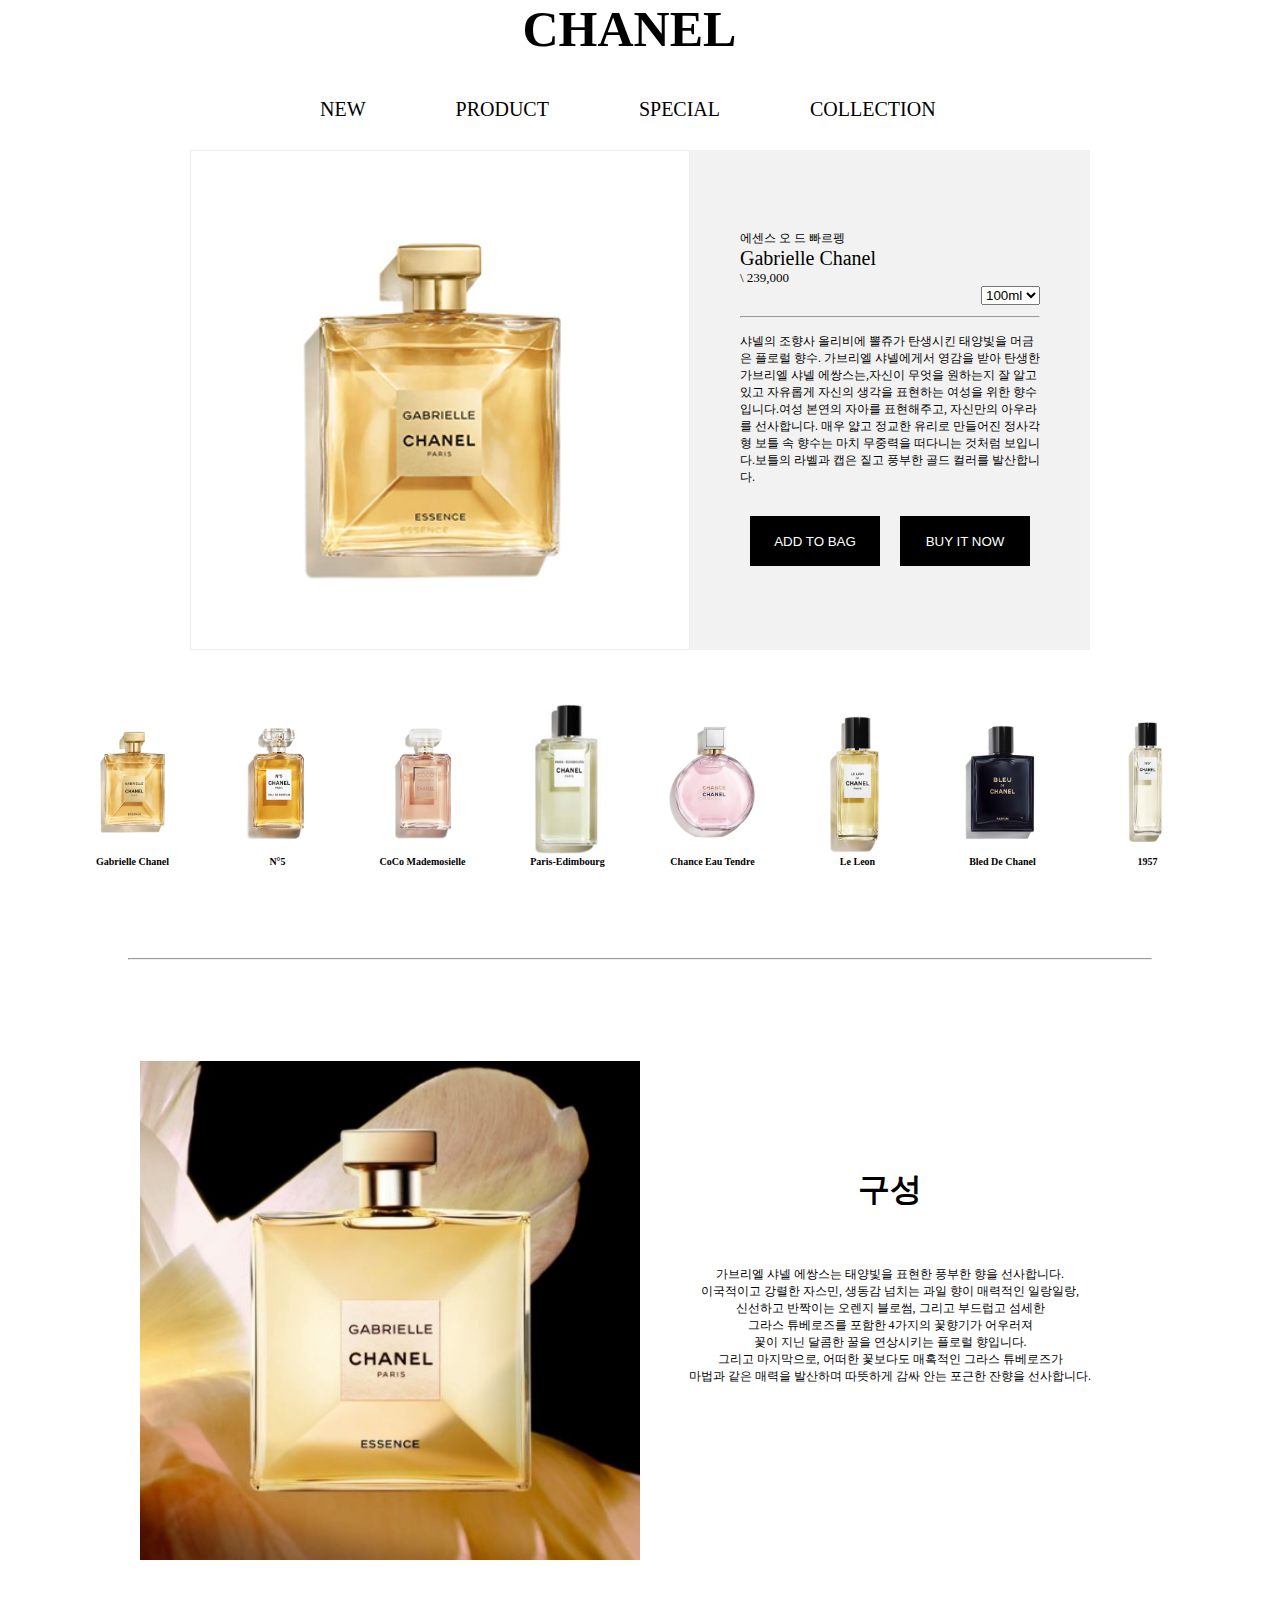
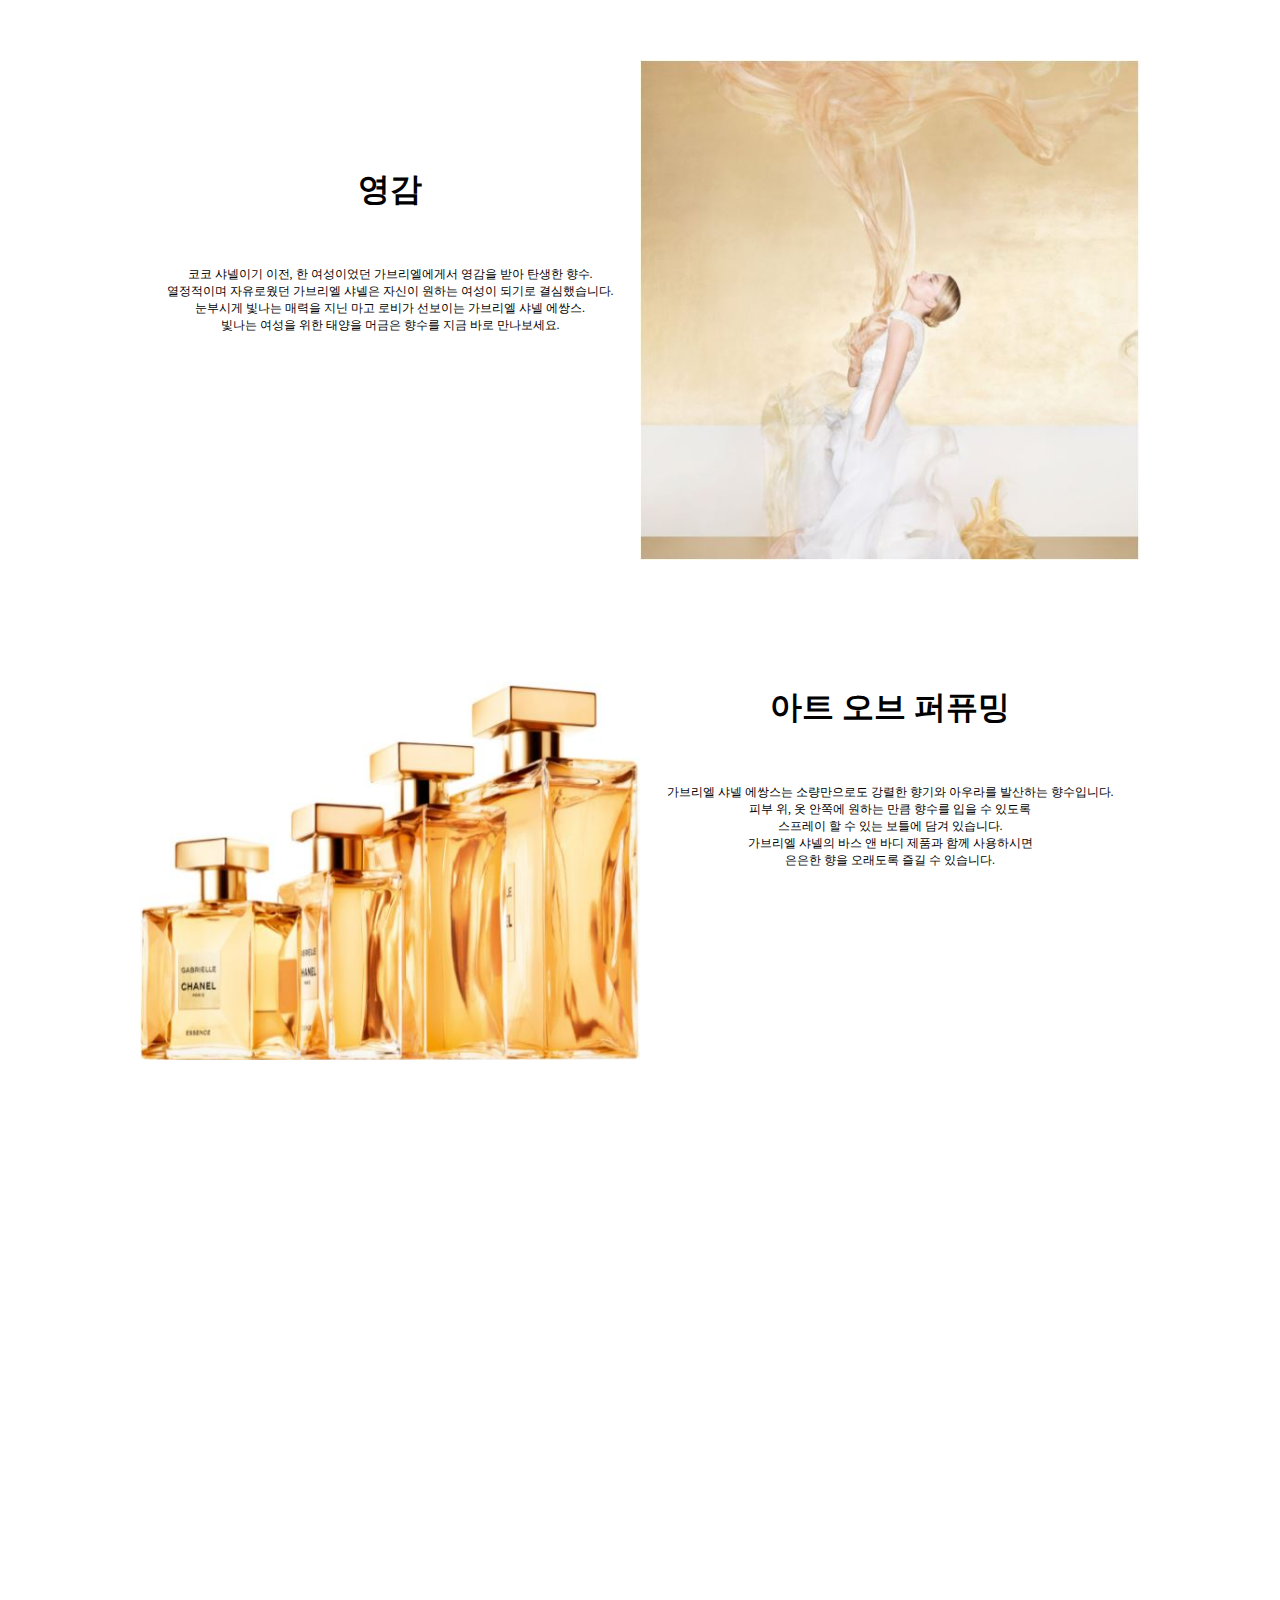
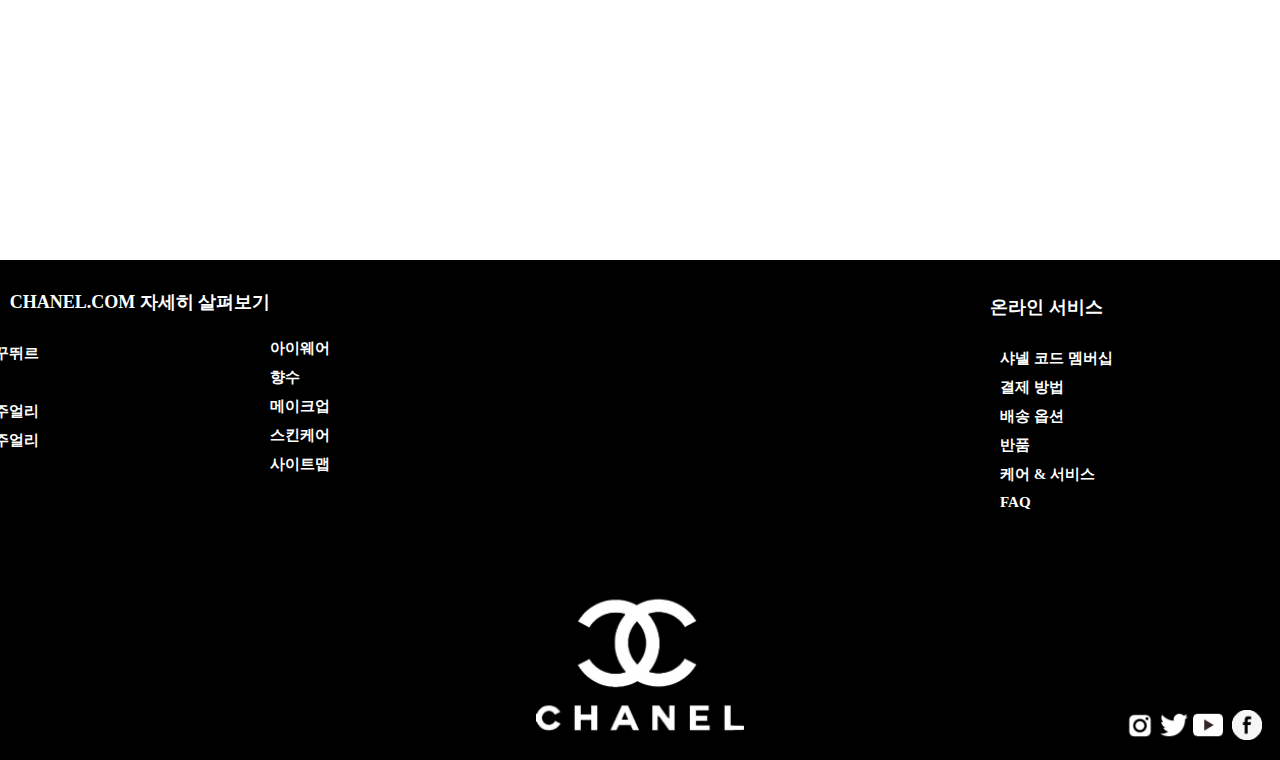
==== CHANEL_SUB.html @ 2fff636e "1" ====
<!DOCTYPE html>
<html lang="ko">
  <head>
      <meta charset="UTF-8">
      <meta http-equiv="X-UA-Compatible" content="IE=edge">
      <meta name="viewport" content="width=device-width, initial-scale=1.0">
      <title>CHANEL_SUB</title>
      <link rel="stylesheet" href="css/reset_css.css" type="text/css">
      <link rel="stylesheet" href="css/sub_css.css" type="text/css">
      <link rel="stylesheet" href="css/common_css.css" type="text/css">
      <script src="https://ajax.aspnetcdn.com/ajax/jQuery/jquery-3.6.0.js"></script>
      <script>
          $(function(){
              $(".ga").click(function(){
                  $(".buy_ga").show();
                  $(".buy_no5").hide();
                  $(".buy_made").hide();
                  $(".buy_ed2").hide();
                  $(".buy_chan").hide();
                  $(".buy_leon").hide();
                  $(".buy_bled").hide();
                  $(".buy_in").hide();

              });
              
              $(".no_5a").click(function(){
                  $(".buy_ga").hide();  
                  $(".buy_no5").show();
                  $(".buy_made").hide();
                  $(".buy_ed2").hide();
                  $(".buy_chan").hide();
                  $(".buy_leon").hide();
                  $(".buy_bled").hide();
                  $(".buy_in").hide();

              });
              $(".mademo").click(function(){
                  $(".buy_ga").hide();
                  $(".buy_no5").hide();
                  $(".buy_made").show();
                  $(".buy_ed2").hide();
                  $(".buy_chan").hide();
                  $(".buy_leon").hide();
                  $(".buy_bled").hide();
                  $(".buy_in").hide();

              });
              $(".edi").click(function(){
                  $(".buy_ga").hide();
                  $(".buy_no5").hide();
                  $(".buy_made").hide();
                  $(".buy_ed2").show();
                  $(".buy_chan").hide();
                  $(".buy_leon").hide();
                  $(".buy_bled").hide();
                  $(".buy_in").hide();

              });
              $(".chance").click(function(){
                  $(".buy_ga").hide();
                  $(".buy_no5").hide();
                  $(".buy_made").hide();
                  $(".buy_ed2").hide();
                  $(".buy_chan").show();
                  $(".buy_leon").hide();
                  $(".buy_bled").hide();
                  $(".buy_in").hide();

              });
              $(".leleon").click(function(){
                  $(".buy_ga").hide();
                  $(".buy_no5").hide();
                  $(".buy_made").hide();
                  $(".buy_ed2").hide();
                  $(".buy_chan").hide();
                  $(".buy_leon").show();
                  $(".buy_bled").hide();
                  $(".buy_in").hide();

              });
              $(".bledde").click(function(){
                  $(".buy_ga").hide();
                  $(".buy_no5").hide();
                  $(".buy_made").hide();
                  $(".buy_ed2").hide();
                  $(".buy_chan").hide();
                  $(".buy_leon").hide();
                  $(".buy_bled").show();
                  $(".buy_in").hide();

              });
              $(".in").click(function(){
                  $(".buy_ga").hide();
                  $(".buy_no5").hide();
                  $(".buy_made").hide();
                  $(".buy_ed2").hide();
                  $(".buy_chan").hide();
                  $(".buy_leon").hide();
                  $(".buy_bled").hide();
                  $(".buy_in").show();

              });
          });
      </script>
  </head>
  <body>
    <header>
        <div id="logo" >
          <a href="index.html">CHANEL</a>
        </div>
        <nav>
            <ul>
            <li><a href="index.html"> NEW</a> </li>
            <li><a href="index.html"> PRODUCT</a></li>
            <li><a href="index.html"> SPECIAL</a></li>
            <li><a href="index.html"> COLLECTION</a></li>
            </ul>
        </nav>
    </header>
    <section class = "buy">
      <div class="buy_ga">
          <img src="img/common/gabriel.jpg" alt="Gabriel_main">
          <div class="text">
              <p>에센스 오 드 빠르펭</p>
              <h1>Gabrielle Chanel</h1>
              <p>\ 239,000</p>
              <select>
                <option selected >100ml</option>
                <option>50ml</option>
                <option>35ml</option>
              </select>
              <br>
              <br>
              <hr><br>
              <p>
                  샤넬의 조향사 올리비에 뽈쥬가 탄생시킨 태양빛을 머금은 플로럴 향수.
                  가브리엘 샤넬에게서 영감을 받아 탄생한 가브리엘 샤넬 에쌍스는,자신이 무엇을 원하는지 잘 알고 있고 자유롭게 자신의 생각을 표현하는 여성을 위한 향수입니다.여성 본연의 자아를 표현해주고, 자신만의 아우라를 선사합니다.
                  매우 얇고 정교한 유리로 만들어진 정사각형 보틀 속 향수는 마치 무중력을 떠다니는 것처럼 보입니다.보틀의 라벨과 캡은 짙고 풍부한 골드 컬러를 발산합니다.</p><br><br>
                  <div class="butt">
                    <button type="button" class="atb" onclick="">ADD TO BAG</button>
                    <button type="button" class="bin" onclick="">BUY IT NOW</button>   
                  </div> 
          </div>
      </div>
      <div class="buy_no5">
          <img src="img/common/no_5.jpg" alt="N°5_main">
          <div class="text">
              <p>오 드 빠르펭</p>
              <h1>N°5</h1>
              <p>\ 227,000</p>
              <select>
                <option selected >100ml</option>
                <option>50ml</option>
                <option>35ml</option>
              </select>
              <br>
              <hr><br>
              <p> 
                  N°5, 여성미의 정수. 알데하이드 플로랄 부케 향수는 미니멀한 디자인이 돋보이는 아이코닉 보틀로 선보입니다. 시간을 초월한 유서 깊은 샤넬의 아이콘.오 드 빠르펭은 플로랄 향기와 알데하이드를 혼합한 향기에서 영감을 받아 탄생하였습니다.
                  메이 로즈와 쟈스민이 선사하는 플로랄 향이 시트러스 향의 탑 노트에 밝은 빛을 채워 줍니다. 알데하이드가 특별한 존재감을 드러내는 동안 바닐라 어코드가 부드럽게 퍼져 관능적인 잔향을 선사합니다</p><br><br>
                  <div class="butt">
                    <button type="button" class="atb" onclick="">ADD TO BAG</button>
                    <button type="button" class="bin" onclick="">BUY IT NOW</button>   
                  </div> 
          </div>
      </div>
      <div class="buy_made">
          <img src="img/common/mademoiselle.jpg" alt="mademoiselle_main">
          <div class="text">
              <p>오 드 빠르펭</p>
              <h1>CoCo Mademosielle</h1>
              <p>\ 227,000</p>
              <select>
                <option selected >100ml</option>
                <option>50ml</option>
                <option>35ml</option>
              </select>
              <br>
              <hr><br>
              <p> 
                  코코 마드모아젤. 자유롭고 대담함을 즐길 줄 아는 여성을 위한 향수. 신선하면서도 거부할 수 없는 매력의 매혹적이고 여성스러운 향수입니다.
                  코코 마드모아젤 오 드 빠르펭은 감각을 일깨우는 관능적인 향의 오리엔탈 플로랄 계열의 향수입니다. 생동감 넘치는 산뜻한 오렌지 노트가 향기의 문을 열며 감각을 깨우고 관능적이고 산뜻한 쟈스민과 장미 어코드가 설렘을 안겨주며,
                  팟츌리와 베티베가 코코 마드모아젤의 향기를 완성해주며 오랫동안 향기의 흔적을 남깁니다.</p><br><br>
                  <div class="butt">
                    <button type="button" class="atb" onclick="">ADD TO BAG</button>
                    <button type="button" class="bin" onclick="">BUY IT NOW</button>   
                  </div> 
          </div>
      </div>
      <div class="buy_ed2">
          <img src="img/common/edimbourg.jpg" alt="edimbourg_main">
          <div class="text">
              <p>레 조 드 샤넬 - 오 드 뚜왈렛</p>
              <h1>Paris-Edimbourg</h1>
              <p>\ 195,000</p>
              <select>
                <option selected >100ml</option>
                <option>50ml</option>
                <option>35ml</option>
              </select>
              <br>
              <hr><br>
              <p> 
                  가브리엘 샤넬이 사랑했던 휴양지, 스코틀랜드 하이랜드(Highlands) 지대를 연상시키는 아로마틱 우디 노트. 신선함이 차오르는 상쾌한 향입니다. 신선함과 모호함이 뒤섞여 긴장감을 불러일으키는 신비로운 향.
                  신선한 레몬과 베르가못 향기에 주니퍼 베리와 사이프러스의 아로마가 어우러지면서 점차 드라이한 시더 어코드를 선사합니다. 그리고 흙내음을 간직한 베티베의 스모키한 잔향을 남겨 줍니다.</p><br><br>
                  <div class="butt">
                    <button type="button" class="atb" onclick="">ADD TO BAG</button>
                    <button type="button" class="bin" onclick="">BUY IT NOW</button>   
                  </div> 
          </div>
      </div>
      <div class="buy_chan">
          <img src="img/common/chance.jpg" alt="chance_main">
          <div class="text">
              <p>오 드 빠르펭</p>
              <h1>Chance Eau Tendre</h1>
              <p>\ 227,000</p>
              <select>
                <option selected >100ml</option>
                <option>50ml</option>
                <option>35ml</option>
              </select>
              <br>
              <hr><br>
              <p> 
                  한층 더 부드러워진 해석의 샹스를 지금 바로 느껴보세요. 강렬한 여성미와 감싸 안는듯한 향기가 섬세한 향기의 여운을 남깁니다. 새로워진 샹스를 만날 기회입니다.
                  쟈스민 앱솔루트와 로즈 에센스의 생기로 빛나는 감각적인 향을 선보입니다. 여성성이 한층 더 강조된 더욱 풍부하고 부드러운 플로랄 프루티 향을 만나 보세요.</p><br><br>
                  <div class="butt">
                    <button type="button" class="atb" onclick="">ADD TO BAG</button>
                    <button type="button" class="bin" onclick="">BUY IT NOW</button>   
                  </div> 
          </div>
      </div>
      <div class="buy_leon">
          <img src="img/common/le_leon.jpg" alt="le_leon_main">
          <div class="text">
              <p>레 젝스클루시프 드 샤넬 - 오 드 빠르펭</p>
              <h1>Le Leon</h1>
              <p>\ 528,000</p>
              <select>
                <option selected >100ml</option>
                <option>50ml</option>
                <option>35ml</option>
              </select>
              <br>
              <hr><br>
              <p> 르 리옹 드 샤넬은 랍다넘과 패츌리의 강인하고 관능적인 앰버 계열 레더 노트에 바닐라와 베르가못,
                  레몬이 어우러지면서 부드럽고 화사하게 마무리됩니다. 따뜻하고 장엄한 노트의 세련된 향수입니다. 
                  르 리옹 드 샤넬은 랍다넘의 강인하고 관능적인 앰버 계열 레더 노트에 바닐라와 베르가못이 더해지면서 부드럽고 화사하게 마무리됩니다. 
                  따뜻하고 장엄한 노트의 세련된 향수입니다.</p><br><br>
                  <div class="butt">
                    <button type="button" class="atb" onclick="">ADD TO BAG</button>
                    <button type="button" class="bin" onclick="">BUY IT NOW</button>   
                  </div> 
          </div>
      </div>
      <div class="buy_bled">
          <img src="img/common/bled_de.jpg" alt="bled_main">
          <div class="text">
              <p>빠르펭</p>
              <h1>Bled De Chanel</h1>
              <p>\ 192,000</p>
              <select>
                <option selected >100ml</option>
                <option>50ml</option>
                <option>35ml</option>
              </select>
              <br>
              <hr><br>
              <p>
                  매력적인 잔향이 돋보이는 아로마틱 우디 향의 블루 드 샤넬은 남성적인 자유로움을 상징합니다.
                  수수께끼 같은 블루 컬러의 병에 담겨져, 시간을 초월해 사랑받으며 순응을 거부하는 강렬한 향을 경험해 보세요.
                  더 깊고 풍부해진 향기의 블루 드 샤넬 빠르펭. 성취감과 자신감을 보여주는 강렬한 남성의 향기입니다.</p><br><br>
                  <div class="butt">
                    <button type="button" class="atb" onclick="">ADD TO BAG</button>
                    <button type="button" class="bin" onclick="">BUY IT NOW</button>   
                  </div>                                  
          </div>
      </div>
      <div class="buy_in">
          <img src="img/common/1957.jpg" alt="1957_main">
          <div class="text">
          <p>레 젝스클루시프 드 샤넬 오 드 빠르펭</p>
          <h1>1957</h1>
          <p>\ 528,000</p>
          <select>
            <option selected >100ml</option>
            <option>50ml</option>
            <option>35ml</option>
          </select>
          <br>
          <hr><br>
          <p>
              1957년 미국. 코코 샤넬은 기존에 사용하지 않은 재료를 재해석하는 대담한 작품들로 세계적인 유명세를 얻었습니다. 1957 향수는 이러한 샤넬의 이미지를 반영합니다.
              섬세하게 가공된 화이트 머스크 어코드. 샤넬 스타일의 시그니처입니다. 1957은 베르가못, 아이리스와 네롤리의 섬세한 조합과 세분화된 시더, 허니,
              그리고 파우더리 향이 어우러진 관능적인 화이트 머스크 어코드를 발산합니다.</p><br><br>
              <div class="butt">
                <button type="button" class="atb" onclick="">ADD TO BAG</button>
                <button type="button" class="bin" onclick="">BUY IT NOW</button>   
              </div>  
          </div>                       
      </div>
  </section>

  <br><br><br>

  <div class="pro">
  <div class="ga">
      <img src="img/common/gabriel.jpg" alt="Gabriel">Gabrielle Chanel
  </div>
  <div class="no_5a">
      <img src="img/common/no_5.jpg" alt="No_5">N°5
  </div>
  <div class="mademo">
      <img src="img/common/mademoiselle.jpg" alt="Mademosielle">CoCo Mademosielle
  </div>
  <div class="edi">
      <img src="img/common/edimbourg.jpg" alt="Edimbourg">Paris-Edimbourg
  </div>
  <div class="chance">
      <img src="img/common/chance.jpg" alt="Chance">Chance Eau Tendre
  </div>
  <div class="leleon">
      <img src="img/common/le_leon.jpg" alt="Le_Leon">Le Leon
  </div>
  <div class="bledde">
      <img src="img/common/bled_de.jpg" alt="Bled_de">Bled De Chanel
  </div>
  <div class="in">
      <img src="img/common/1957.jpg" alt="1957">1957
  </div>
</div>
<br><br><br>

<hr size="2">

<div class="detail">

 <div class="ga_detail">

    <div class="ga_detail_1">
      <img src="img/sub/gabriel_detail1.JPG" alt="gabriel_detail1">
      <div class="ga_deta_text">

        <br><br><br><br><br><br>

        <h1>구성</h1>

        <br> <br> <br> 

        <p>
          가브리엘 샤넬 에쌍스는 태양빛을 표현한 풍부한 향을 선사합니다. <br>
          이국적이고 강렬한 자스민, 생동감 넘치는 과일 향이 매력적인 일랑일랑,<br> 신선하고 반짝이는 오렌지 블로썸, 그리고 부드럽고 섬세한 <br> 그라스 튜베로즈를 포함한 4가지의 꽃향기가 어우러져 <br> 꽃이 지닌 달콤한 꿀을 연상시키는 플로럴 향입니다.<br>
          그리고 마지막으로, 어떠한 꽃보다도 매혹적인 그라스 튜베로즈가 <br>마법과 같은 매력을 발산하며 따뜻하게 감싸 안는 포근한 잔향을 선사합니다.
        </p>
      </div>
    </div>

    <div class="ga_detail_2">
      <img src="img/sub/gabriel_detail2.JPG" alt="gabriel_detail2">
      <div class="ga_deta_text">

        <br><br><br><br><br><br>

        <h1>영감</h1>

        <br> <br> <br> 

        <p>
          코코 샤넬이기 이전, 한 여성이었던 가브리엘에게서 영감을 받아 탄생한 향수. <br>
          열정적이며 자유로웠던 가브리엘 샤넬은 자신이 원하는 여성이 되기로 결심했습니다. <br> 눈부시게 빛나는 매력을 지닌 마고 로비가 선보이는 가브리엘 샤넬 에쌍스. <br>
          빛나는 여성을 위한 태양을 머금은 향수를 지금 바로 만나보세요.
        </p>

      </div>
    </div>

    <div class="ga_detail_3">
      <img src="img/sub/gabriel_detail3.JPG" alt="gabriel_detail3">
      <div class="ga_deta_text">

        <br><br><br><br><br><br><br>
          
        <h1>아트 오브 퍼퓨밍</h1>

        <br><br><br>

        <p>
          가브리엘 샤넬 에쌍스는 소량만으로도 강렬한 향기와 아우라를 발산하는 향수입니다. <br> 피부 위, 옷 안쪽에 원하는 만큼 향수를  입을 수 있도록  <br> 스프레이 할 수 있는 보틀에 담겨 있습니다. <br>
          가브리엘 샤넬의 바스 앤 바디 제품과 함께 사용하시면<br> 은은한 향을 오래도록 즐길 수 있습니다.
        </p>

      </div>
    </div>
  </div>
</div>

<footer>
  <div class="bot_me_ch">
      <p>
          CHANEL.COM 자세히 살펴보기
      </p>
      <ul class="det">
        <li><a href="CHANEL_SUB.html">  오뜨 꾸뛰르</a></li>
        <li><a href="CHANEL_SUB.html">  패션</a></li>
        <li><a href="CHANEL_SUB.html">  하이 주얼리</a></li>
        <li><a href="CHANEL_SUB.html">  화인 주얼리</a></li>
        <li><a href="CHANEL_SUB.html">  워치</a></li>
      </ul>    
      <ul class="del">
        <li><a href="CHANEL_SUB.html">  아이웨어</a></li>
        <li><a href="CHANEL_SUB.html">  향수</a></li>
        <li><a href="CHANEL_SUB.html">  메이크업</a></li>
        <li><a href="CHANEL_SUB.html">  스킨케어</a></li>
        <li><a href="CHANEL_SUB.html">  사이트맵</a></li>
      </ul>
  </div>
  <div class="onl_g">
      <p>
          온라인 서비스
      </p>          
    <ul class="on_li">
        <li><a href="CHANEL_SUB.html">  샤넬 코드 멤버십</a></li>
        <li><a href="CHANEL_SUB.html">  결제 방법</a></li>
        <li><a href="CHANEL_SUB.html">  배송 옵션</a></li>
        <li><a href="CHANEL_SUB.html">  반품</a></li>
        <li><a href="CHANEL_SUB.html">  케어 & 서비스</a></li>
        <li><a href="CHANEL_SUB.html">  FAQ</a></li>
    </ul>
  </div>
  <div class="bot_logo">
      <a href="CHANEL_SUB.html"><img src="img/common/bot_logo.jpg" alt="bot_logo"></a>
  </div>
  <div class="imc">
    <a href="CHANEL_SUB.html"> <img src="img/common/instagram.png" alt="insta"> </a>
    <a href="CHANEL_SUB.html">  <img src="img/common/Twitter.png" alt="twit"> </a>
    <a href="CHANEL_SUB.html">  <img src="img/common/Youtube.png" alt="youtube"> </a>
    <a href="CHANEL_SUB.html">  <img src="img/common/facebook.png" alt="facebook"> </a>
  </div>
</footer>
</body>
</html>
---- css/sub_css.css ----
@charset "UTF-8";


.buy{width: 900px; height: 500px; text-align: left;  font-size: 12px; margin: 0 auto; background: #f2f2f2;}
.buy img{float: left; width:500px; height: 100%; border: 1px solid #eee;}
.buy h1{font-weight: 500; font-size: 20px;}
.text{width: 400px; height: 400px; float: right; padding: 80px 50px 0;}
.buy hr{width: 300px;}
div p:nth-of-type(2){font-size: 13px;}
button{width: 130px; height: 50px; float: left; margin: 0 10px 0 10px; border:none; background: #000; color:#fff; cursor:pointer;}
button:hover{background: #fff;  color:#000;}
.buy_no5, .buy_made, .buy_ed2, .buy_chan, .buy_leon, .buy_bled, .buy_in{display: none;}
select{float: right; margin: 0 0 10px;}
.butt{width: 300px; height: 100px; position: relative;}

hr{width:80%; margin: 0 auto; color: eee; border-radius: 15px;}

.pro{width: 1200px; height: 200px; text-align: center; font-weight: bold; font-size: 10px; margin:0 auto; position: relative; left:20px;} 
.pro img{width: 100%; height: 150px; cursor:pointer; position: relative;}
.pro div{width: 125px; height: 170px; float: left; margin: 0 10px;}
.ga img{margin:0 0 0 2px;}
.no_5a img{margin: 0 0 0 1px;}
.mademo img{margin: 0 0 0 3px;}
.edi img{margin: 0 0 0 3px;}
.chance img{width:150px; margin: 0 0 0 -10px;}
.chance{margin:0 0 0 20px;}
.g_50{display: none;}


.detail {width: 100%; height:2500px ; margin:0 auto; text-align: center;}
.detail p {font-size: 12px; margin: 0 auto; } 
.detail img{width: 500px; height: 100%; float: left;}

.ga_detail>div{width:1000px; height: 500px; margin: 0 auto;}
.ga_detail_1{position: relative; top: 100px;}
.ga_detail_2{position: relative; top: 200px;}
.ga_detail_2 img{float: right;}
.ga_detail_3{position: relative; top: 200px;}
---- css/common_css.css ----
@charset "utf-8";

html{height: 100%;}

header{width:1200px; height: 150px; margin:0 auto; position: relative;}
#logo{ width:235px; height:98px; margin:0 auto; font-size:50px; font-weight: bold; font-family:couture; position: relative;}
 #logo a:link{color: #000;}
 #logo a:visited{color:#000;}
 #logo a:hover{color:#000; cursor: pointer;}
 #logo a:active{color:#000;}
nav{ width:730px; height: 60px; margin:0 auto;}
nav ul{font-family: couture;}
nav ul li {float:left; padding:0 45px; font-size:20px;}
nav ul li a:link{color: #000;}
nav ul li a:visited{color:#000;}
nav ul li a:hover{color:#aaa; cursor: pointer;}
nav ul li a:active{color:#000;}





footer{width:100%; height: 500px; margin: 0 auto; background-color: #000; position: relative;}
footer ul li a{color: #fff; cursor: pointer;}
footer ul li a:visited{color:#fff;}
footer ul li a:hover{color:#aaa;}
footer ul li a:active{color:#fff;}

.bot_me_ch{width: 600px; height: 300px; font-size: 15px; font-weight: bold; color:#fff; margin:0 auto; text-align: left; display:block; position: relative; top:30px; left: -500px;}
.bot_me_ch p{text-align: center; font-size:18px;}
.det{padding:0 0 0 110px;}
.det:first-of-type{margin:30px 0 0 0;}
.det li{margin:10px 0 0 10px;}
.del{margin:-150px 0 0 420px; padding: 0 0 200px 0;}
.del li{margin: 10px 0 0 10px;}
.onl_g{font-size: 15px; font-weight: bold; color:#fff;  width:400px; height: 250px;  text-align: left; display: block; margin: 0 auto; position: relative ; top:-265px; left: 550px;}
.onl_g p{font-size: 18px;}
.on_li:first-of-type{margin:30px 0 0 0;}
.on_li li{margin: 10px 0 0 10px;}
.bot_logo{width: 208px; height: 170px; margin: 0 auto; position:relative; top: -240px;} 
.bot_logo img {width:100%; height:100%; margin: 0 auto; ; display: block;}
.imc{width: 150px; height: 35px; float:right;  margin: 0 auto; position: relative; top:-270px; right: 5px;}
.imc img{width: 30px; height: 30px; cursor: pointer;}
.imc img[alt="facebook"]{margin: 0 0 0 5px;}
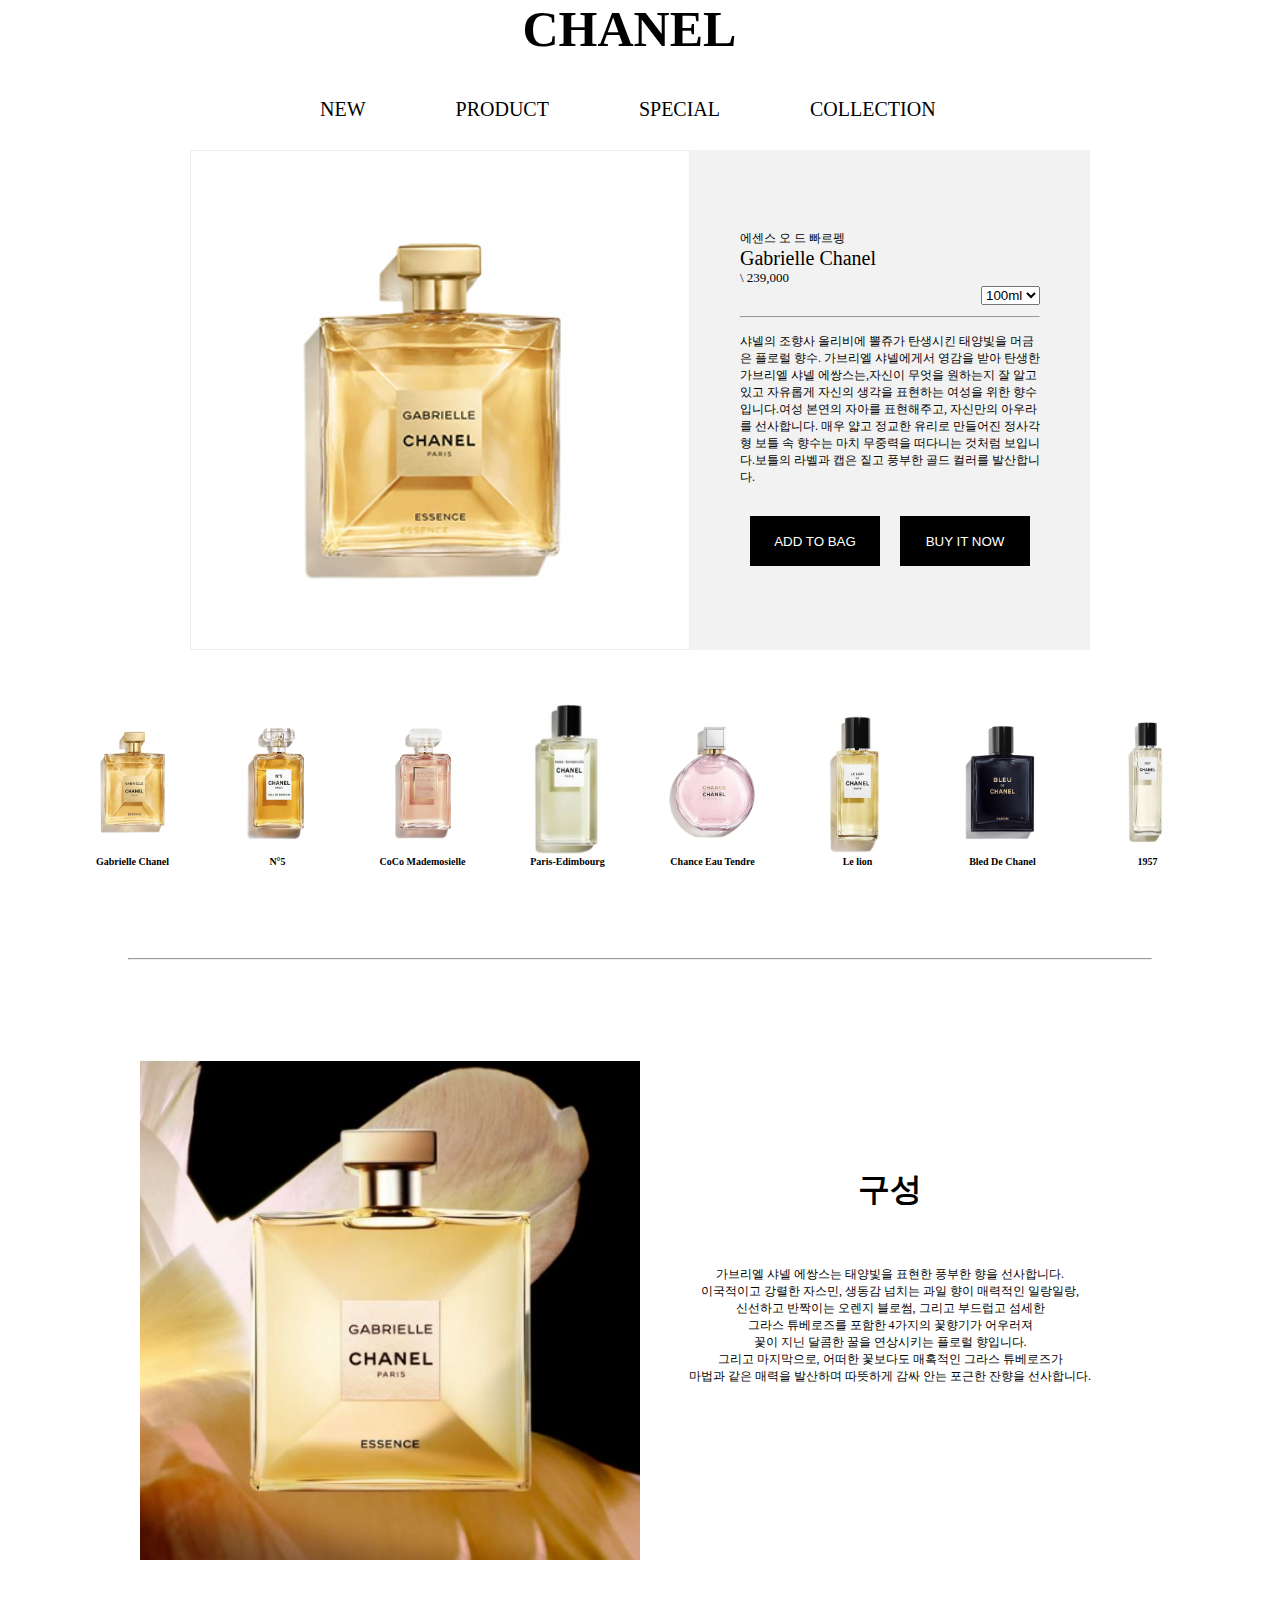
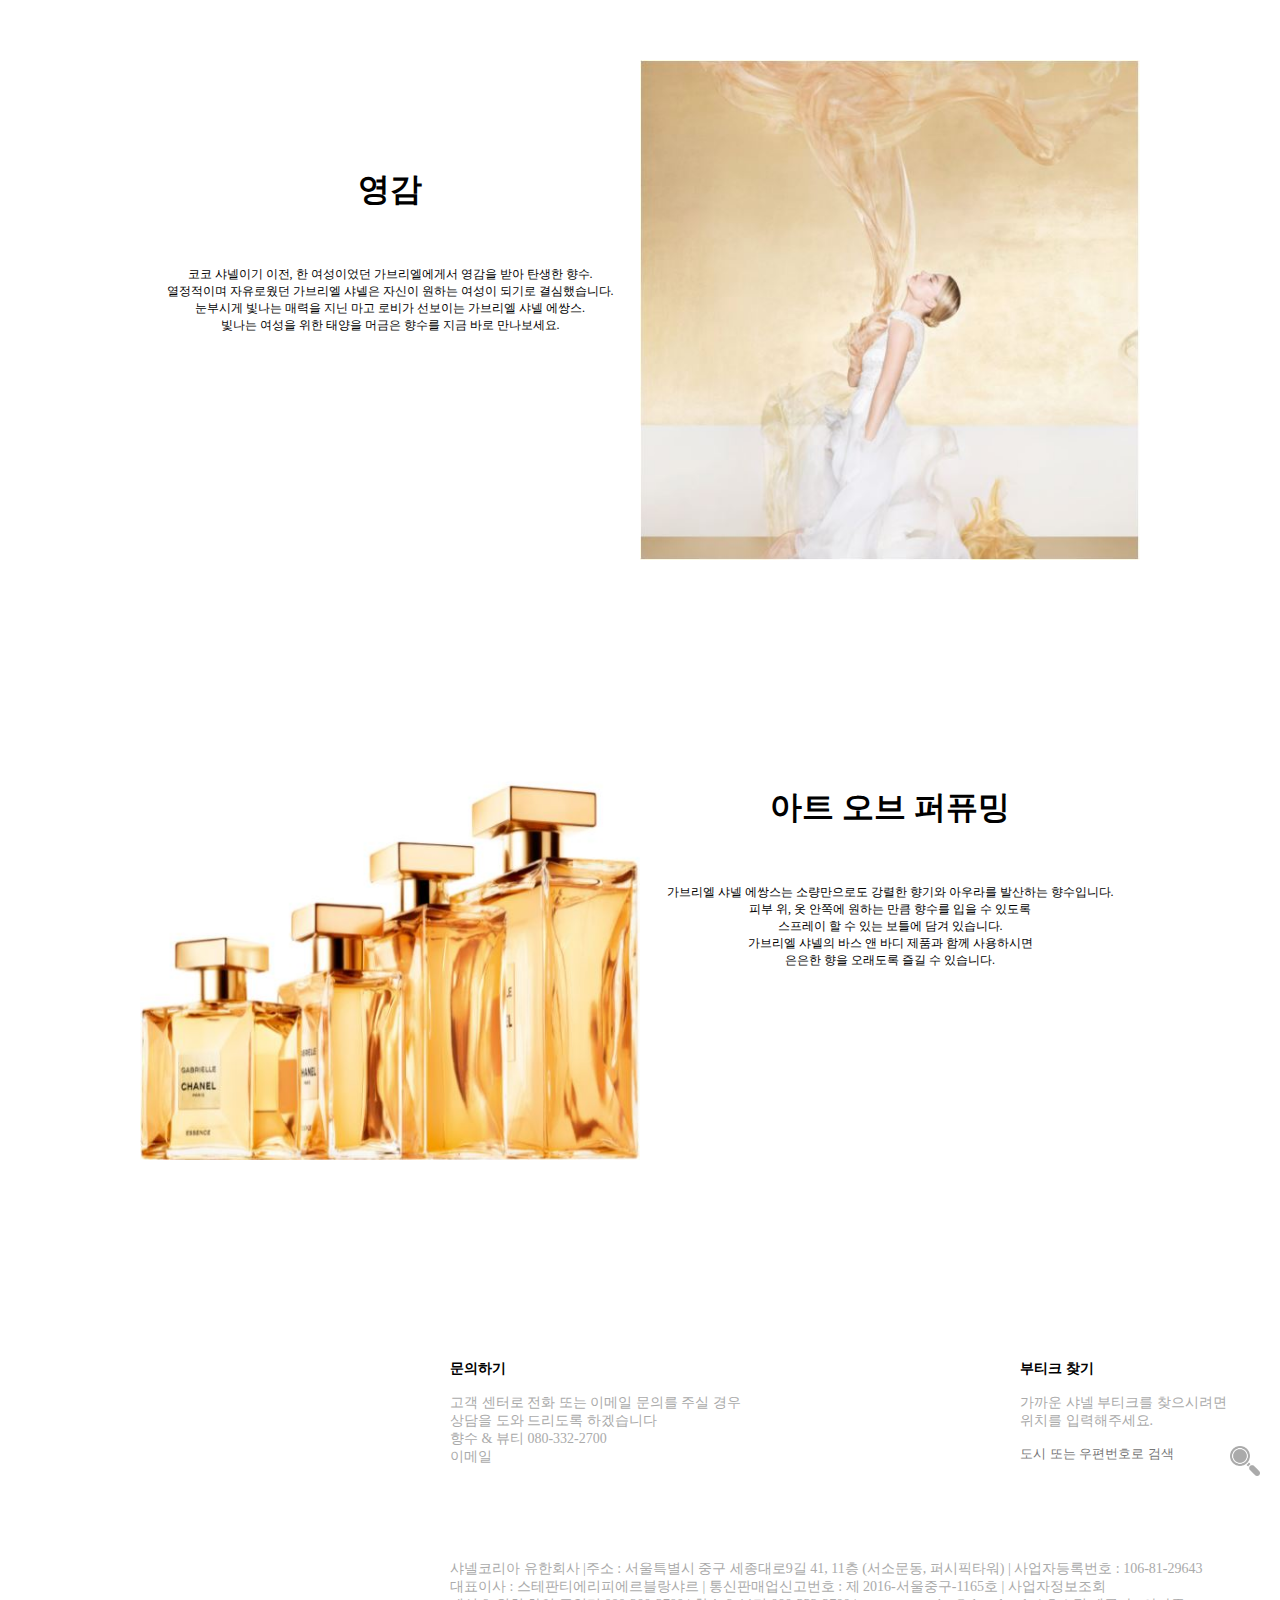
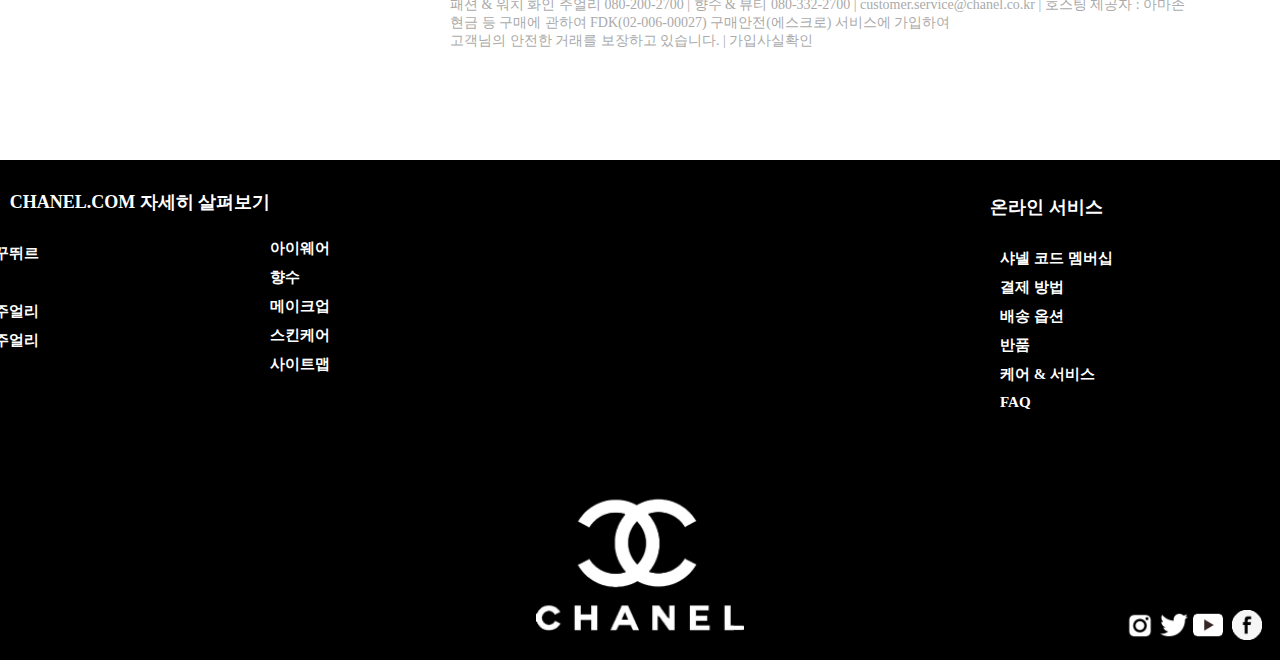
==== commit 3f37b739: "1" ====
--- a/CHANEL_SUB.html
+++ b/CHANEL_SUB.html
@@ -17,10 +17,17 @@
                   $(".buy_made").hide();
                   $(".buy_ed2").hide();
                   $(".buy_chan").hide();
-                  $(".buy_leon").hide();
+                  $(".buy_lion").hide();
                   $(".buy_bled").hide();
                   $(".buy_in").hide();
-
+                  $(".ga_detail").show();
+                  $(".no5_detail").hide();
+                  $(".mademosielle_detail").hide();
+                  $(".edimbourg_detail").hide();
+                  $(".chance_detail").hide();
+                  $(".lelion_detail").hide();
+                  $(".bled_detail").hide();
+                  $(".in_detail").hide();
               });
               
               $(".no_5a").click(function(){
@@ -29,10 +36,17 @@
                   $(".buy_made").hide();
                   $(".buy_ed2").hide();
                   $(".buy_chan").hide();
-                  $(".buy_leon").hide();
+                  $(".buy_lion").hide();
                   $(".buy_bled").hide();
                   $(".buy_in").hide();
-
+                  $(".ga_detail").hide();
+                  $(".no5_detail").show();
+                  $(".mademosielle_detail").hide();
+                  $(".edimbourg_detail").hide();
+                  $(".chance_detail").hide();
+                  $(".lelion_detail").hide();
+                  $(".bled_detail").hide();
+                  $(".in_detail").hide();
               });
               $(".mademo").click(function(){
                   $(".buy_ga").hide();
@@ -40,10 +54,17 @@
                   $(".buy_made").show();
                   $(".buy_ed2").hide();
                   $(".buy_chan").hide();
-                  $(".buy_leon").hide();
+                  $(".buy_lion").hide();
                   $(".buy_bled").hide();
                   $(".buy_in").hide();
-
+                  $(".ga_detail").hide();
+                  $(".no5_detail").hide();
+                  $(".mademosielle_detail").show();
+                  $(".edimbourg_detail").hide();
+                  $(".chance_detail").hide();
+                  $(".lelion_detail").hide();
+                  $(".bled_detail").hide();
+                  $(".in_detail").hide();
               });
               $(".edi").click(function(){
                   $(".buy_ga").hide();
@@ -51,10 +72,17 @@
                   $(".buy_made").hide();
                   $(".buy_ed2").show();
                   $(".buy_chan").hide();
-                  $(".buy_leon").hide();
+                  $(".buy_lion").hide();
                   $(".buy_bled").hide();
                   $(".buy_in").hide();
-
+                  $(".ga_detail").hide();
+                  $(".no5_detail").hide();
+                  $(".mademosielle_detail").hide();
+                  $(".edimbourg_detail").show();
+                  $(".chance_detail").hide();
+                  $(".lelion_detail").hide();
+                  $(".bled_detail").hide();
+                  $(".in_detail").hide();
               });
               $(".chance").click(function(){
                   $(".buy_ga").hide();
@@ -62,20 +90,36 @@
                   $(".buy_made").hide();
                   $(".buy_ed2").hide();
                   $(".buy_chan").show();
-                  $(".buy_leon").hide();
+                  $(".buy_lion").hide();
                   $(".buy_bled").hide();
                   $(".buy_in").hide();
+                  $(".ga_detail").hide();
+                  $(".no5_detail").hide();
+                  $(".mademosielle_detail").hide();
+                  $(".edimbourg_detail").hide();
+                  $(".chance_detail").show();
+                  $(".lelion_detail").hide();
+                  $(".bled_detail").hide();
+                  $(".in_detail").hide();
 
               });
-              $(".leleon").click(function(){
+              $(".lelion").click(function(){
                   $(".buy_ga").hide();
                   $(".buy_no5").hide();
                   $(".buy_made").hide();
                   $(".buy_ed2").hide();
                   $(".buy_chan").hide();
-                  $(".buy_leon").show();
+                  $(".buy_lion").show();
                   $(".buy_bled").hide();
                   $(".buy_in").hide();
+                  $(".ga_detail").hide();
+                  $(".no5_detail").hide();
+                  $(".mademosielle_detail").hide();
+                  $(".edimbourg_detail").hide();
+                  $(".chance_detail").hide();
+                  $(".lelion_detail").show();
+                  $(".bled_detail").hide();
+                  $(".in_detail").hide();
 
               });
               $(".bledde").click(function(){
@@ -84,9 +128,17 @@
                   $(".buy_made").hide();
                   $(".buy_ed2").hide();
                   $(".buy_chan").hide();
-                  $(".buy_leon").hide();
+                  $(".buy_lion").hide();
                   $(".buy_bled").show();
                   $(".buy_in").hide();
+                  $(".ga_detail").hide();
+                  $(".no5_detail").hide();
+                  $(".mademosielle_detail").hide();
+                  $(".edimbourg_detail").hide();
+                  $(".chance_detail").hide();
+                  $(".lelion_detail").hide();
+                  $(".bled_detail").show();
+                  $(".in_detail").hide();
 
               });
               $(".in").click(function(){
@@ -95,9 +147,18 @@
                   $(".buy_made").hide();
                   $(".buy_ed2").hide();
                   $(".buy_chan").hide();
-                  $(".buy_leon").hide();
+                  $(".buy_lion").hide();
                   $(".buy_bled").hide();
                   $(".buy_in").show();
+                  $(".ga_detail").hide();
+                  $(".no5_detail").hide();
+                  $(".mademosielle_detail").hide();
+                  $(".edimbourg_detail").hide();
+                  $(".chance_detail").hide();
+                  $(".lelion_detail").hide();
+                  $(".bled_detail").hide();
+                  $(".in_detail").show();
+
 
               });
           });
@@ -156,8 +217,8 @@
               <br>
               <hr><br>
               <p> 
-                  N°5, 여성미의 정수. 알데하이드 플로랄 부케 향수는 미니멀한 디자인이 돋보이는 아이코닉 보틀로 선보입니다. 시간을 초월한 유서 깊은 샤넬의 아이콘.오 드 빠르펭은 플로랄 향기와 알데하이드를 혼합한 향기에서 영감을 받아 탄생하였습니다.
-                  메이 로즈와 쟈스민이 선사하는 플로랄 향이 시트러스 향의 탑 노트에 밝은 빛을 채워 줍니다. 알데하이드가 특별한 존재감을 드러내는 동안 바닐라 어코드가 부드럽게 퍼져 관능적인 잔향을 선사합니다</p><br><br>
+                N°5, 여성미의 정수. 알데하이드 플로랄 부케 향수는 미니멀한 디자인이 돋보이는 아이코닉 보틀로 선보입니다. 시간을 초월한 유서 깊은 샤넬의 아이콘.
+              </p><br><br>
                   <div class="butt">
                     <button type="button" class="atb" onclick="">ADD TO BAG</button>
                     <button type="button" class="bin" onclick="">BUY IT NOW</button>   
@@ -202,7 +263,7 @@
               <hr><br>
               <p> 
                   가브리엘 샤넬이 사랑했던 휴양지, 스코틀랜드 하이랜드(Highlands) 지대를 연상시키는 아로마틱 우디 노트. 신선함이 차오르는 상쾌한 향입니다. 신선함과 모호함이 뒤섞여 긴장감을 불러일으키는 신비로운 향.
-                  신선한 레몬과 베르가못 향기에 주니퍼 베리와 사이프러스의 아로마가 어우러지면서 점차 드라이한 시더 어코드를 선사합니다. 그리고 흙내음을 간직한 베티베의 스모키한 잔향을 남겨 줍니다.</p><br><br>
+                  </p><br><br>
                   <div class="butt">
                     <button type="button" class="atb" onclick="">ADD TO BAG</button>
                     <button type="button" class="bin" onclick="">BUY IT NOW</button>   
@@ -223,19 +284,19 @@
               <br>
               <hr><br>
               <p> 
-                  한층 더 부드러워진 해석의 샹스를 지금 바로 느껴보세요. 강렬한 여성미와 감싸 안는듯한 향기가 섬세한 향기의 여운을 남깁니다. 새로워진 샹스를 만날 기회입니다.
-                  쟈스민 앱솔루트와 로즈 에센스의 생기로 빛나는 감각적인 향을 선보입니다. 여성성이 한층 더 강조된 더욱 풍부하고 부드러운 플로랄 프루티 향을 만나 보세요.</p><br><br>
+                한층 더 부드러워진 해석의 샹스를 지금 바로 느껴보세요. 강렬한 여성미와 감싸 안는듯한 향기가 섬세한 향기의 여운을 남깁니다. 새로워진 샹스를 만날 기회입니다.
+              </p><br><br>
                   <div class="butt">
                     <button type="button" class="atb" onclick="">ADD TO BAG</button>
                     <button type="button" class="bin" onclick="">BUY IT NOW</button>   
                   </div> 
           </div>
       </div>
-      <div class="buy_leon">
-          <img src="img/common/le_leon.jpg" alt="le_leon_main">
+      <div class="buy_lion">
+          <img src="img/common/le_lion.jpg" alt="le_lion_main">
           <div class="text">
               <p>레 젝스클루시프 드 샤넬 - 오 드 빠르펭</p>
-              <h1>Le Leon</h1>
+              <h1>Le lion</h1>
               <p>\ 528,000</p>
               <select>
                 <option selected >100ml</option>
@@ -246,12 +307,11 @@
               <hr><br>
               <p> 르 리옹 드 샤넬은 랍다넘과 패츌리의 강인하고 관능적인 앰버 계열 레더 노트에 바닐라와 베르가못,
                   레몬이 어우러지면서 부드럽고 화사하게 마무리됩니다. 따뜻하고 장엄한 노트의 세련된 향수입니다. 
-                  르 리옹 드 샤넬은 랍다넘의 강인하고 관능적인 앰버 계열 레더 노트에 바닐라와 베르가못이 더해지면서 부드럽고 화사하게 마무리됩니다. 
-                  따뜻하고 장엄한 노트의 세련된 향수입니다.</p><br><br>
-                  <div class="butt">
-                    <button type="button" class="atb" onclick="">ADD TO BAG</button>
-                    <button type="button" class="bin" onclick="">BUY IT NOW</button>   
-                  </div> 
+              </p><br><br>
+              <div class="butt">
+                <button type="button" class="atb" onclick="">ADD TO BAG</button>
+                <button type="button" class="bin" onclick="">BUY IT NOW</button>   
+              </div> 
           </div>
       </div>
       <div class="buy_bled">
@@ -320,8 +380,8 @@
   <div class="chance">
       <img src="img/common/chance.jpg" alt="Chance">Chance Eau Tendre
   </div>
-  <div class="leleon">
-      <img src="img/common/le_leon.jpg" alt="Le_Leon">Le Leon
+  <div class="lelion">
+      <img src="img/common/le_lion.jpg" alt="Le_lion">Le lion
   </div>
   <div class="bledde">
       <img src="img/common/bled_de.jpg" alt="Bled_de">Bled De Chanel
@@ -393,6 +453,410 @@
       </div>
     </div>
   </div>
+  <div class="no5_detail">
+
+    <div class="no5_detail_1">
+      <img src="img/sub/no_5_detail1.jpg" alt="no5_detail_1">
+      <div class="no5_deta_text">
+
+        <br><br><br><br><br><br>
+
+        <h1>구성</h1>
+
+        <br><br><br>
+
+        <p>
+          오 드 빠르펭은 플로랄 향기와 알데하이드를 <br> 혼합한 향기에서 영감을 받아 탄생하였습니다. <br>
+          메이 로즈와 쟈스민이 선사하는 플로랄 향이 시트러스 향의 <br> 탑 노트에 밝은 빛을 채워 줍니다. 알데하이드가 특별한 존재감을 드러내는 동안 <br> 바닐라 어코드가 부드럽게 퍼져 관능적인 잔향을 선사합니다.
+        </p>
+
+      </div>
+    </div>
+
+    <div class="no5_detail_2">
+      <img src="img/sub/no_5_detail2.jpg" alt="no5_detail_2">
+      <div class="no5_deta_text">
+
+        <br><br><br><br><br><br>
+
+        <h1>영감</h1>
+
+        <br><br><br>
+
+        <p>
+          1921년 가브리엘 샤넬은 에르네스트 보(Ernest Beaux)에게 <br> 진귀하고 강렬한 "여성의 향기를 지닌 여성용 향수"를 <br> 만들어 달라고 부탁하였습니다. 
+          그리고 그 결과, <br> 알데하이드를 사용한 전례 없는 조향의 향수가 제작되었습니다. <br> 가브리엘 샤넬은 5번째 샘플을 선택하기로 결정하면서 N°5라는 이름을 선택하였고, <br>
+          화이트 라벨을 장식하고 상단에 각면 처리된 카보숑을 장식한 <br> 혁신적인 디자인의 보틀을 새로운 향수를 위한 보틀로 선정하였습니다. <br>
+          1978년부터 샤넬의 조향사로 활약해온 자크 뽈쥬는 1986년, <br> N°5의 향기를 새롭게 재해석한 오 드 빠르펭을 제작하였습니다.
+        </p>
+      </div>
+    </div>
+
+    <div class="no5_detail_3">
+      <img src="img/sub/no_5_detail3.jpg" alt="no5_detail_3">
+      <div class="no5_deta_text">
+
+        <br><br><br><br><br><br>
+
+        <h1>아트 오브 퍼퓨밍</h1>
+
+        <p>
+          오 드 빠르펭은 피부나 옷 안쪽에 가볍고 쉽게 사용할 수 있는 스프레이 타입으로 출시됩니다.
+        </p>
+      </div>
+    </div>
+  </div>
+
+  <div class="mademosielle_detail">
+
+    <div class="mademosielle_detail_1">
+      <img src="img/sub/mademosielle_detail1.JPG" alt="mademosielle_detail1">
+      <div class="made_deta_text">
+
+        <br><br><br><br><br><br>
+
+        <h1>여름을 위한 코코 마드모아젤</h1>
+
+        <br><br><br>
+
+        <p>
+          신선하면서도 거부할 수 없는 매력의 여성스러운 오리엔탈 향수,<br> 코코 마드모아젤 오 드 빠르펭을 확인해 보세요.
+        </p>
+      </div>
+    </div>
+
+    <div class="mademosielle_detail_2">
+      <img src="img/sub/mademosielle_detail2.jpg" alt="mademosielle_detail2">
+      <div class="made_deta_text">
+
+        <br><br><br><br><br><br>
+
+        <h1>구성</h1>
+
+        <br><br><br>
+
+        <p>
+          코코 마드모아젤 오 드 빠르펭은 감각을 일깨우는<br> 관능적인 향의 오리엔탈 플로랄 계열의 향수입니다<div class="br"></div>
+          생동감 넘치는 산뜻한 오렌지 노트가 향기의 문을 열며 <br> 감각을 깨우고 관능적이고 산뜻한 쟈스민과 장미 어코드가 설렘을 안겨주며, <br> 팟츌리와 베티베가 코코 마드모아젤의 향기를 완성해주며 오랫동안 향기의 흔적을 남깁니다.
+        </p>
+      </div>
+    </div>
+
+    <div class="mademosielle_detail_3">
+      <img src="img/sub/mademosielle_detail3.jpg" alt="mademosielle_detail3">
+      <div class="made_deta_text">
+
+        <br><br><br><br><br><br>
+
+        <h1>영감</h1>
+
+        <br><br><br>
+
+        <p>
+          코코 마드모아젤. 양면성의 매력. 자유분방하고 사랑스러운. <br> 장난기 가득하면서 도발적인. 친근하면서도 넘치는 매력의. <br>
+          코코 마드모아젤 오 드 빠르펭. <br> 매일 새로움을 원하는 엉뚱하고 대담한 여성을 위한 향수.
+        </p>
+      </div>
+    </div>
+  </div>
+
+  <div class="edimbourg_detail">
+
+    <div class="edimbourg_detail_1">
+      <img src="img/sub/edimbourg_detail1.jpg" alt="edimbourg_detail1">
+      <div class="edim_deta_text">
+        
+          
+        <br><br><br><br><br><br>
+
+        <h1>향수</h1>
+
+        <br><br><br>
+
+        <p>
+          주니퍼 베리와 사이프러스 향이 가득 차오르는 파리-에든버러는 <br> 흙내음을 간직한 따뜻한 베티베와 스모키한 어코드로 <br> 점차 변하면서 편안한 잔향을 선사합니다.
+        </p>
+      </div>
+    </div>
+
+    <div class="edimbourg_detail_2">
+      <img src="img/sub/edimbourg_detail2.jpg" alt="edimbourg_detail2">
+      <div class="edim_deta_text">
+          
+        <br><br><br><br><br><br>
+
+        <h1>영감</h1>
+
+        <br><br><br>
+
+        <p>
+          파리-에든버러는 투명한 호수와 암석으로 둘러싸인 <br> 숲이 드넓게 펼쳐진 스코틀랜드의 목초 지대, <br> 하이랜드에서 영감을 받아 탄생했습니다. <br>
+          주니퍼 베리와 사이프러스 향은<br> 흙내음을 간직한 스모키한 베티베 어코드와 조화를 이루어,<br>
+          가브리엘 샤넬이 웨스트민스터 공작과 함께 여유로운<br> 한때를 보냈던 길들여지지 않은 야생의 땅을 떠올리게 합니다.
+        </p>
+      </div>
+    </div>
+
+    <div class="edimbourg_detail_3">
+      <img src="img/sub/edimbourg_detail3.jpg" alt="edimbourg_detail3">
+      <div class="edim_deta_text">
+        
+        <br><br><br><br><br><br>
+
+        <h1>구성</h1>
+
+        <br><br><br>
+
+        <p>
+          신선한 레몬과 베르가못 향기에 주니퍼 베리와 사이프러스의 아로마가 어우러지면서 점차 드라이한 시더 어코드를 선사합니다. <br> 그리고 흙내음을 간직한 베티베의 스모키한 잔향을 남겨 줍니다.
+        </p>
+      </div>
+    </div>
+  </div>
+
+  <div class="chance_detail">
+
+    <div class="chance_detail_1">
+      <img src="img/sub/chance_detail1.jpg" alt="chance_detail1">
+      <div class="chan_deta_text">
+        
+        <br><br><br><br><br><br><br><br>
+
+        <h1>구성</h1>
+
+        <br><br><br>
+
+        <p>
+          쟈스민 앱솔루트와 로즈 에센스의 생기로 빛나는 감각적인 향을 선보입니다. <br> 여성성이 한층 더 강조된 더욱 풍부하고 부드러운 플로랄 프루티 향을 만나 보세요.
+        </p>
+      </div>
+    </div>
+
+    <div class="chance_detail_2">
+      <img src="img/sub/chance_detail2.jpg" alt="chance_detail2">
+      <div class="chan_deta_text">
+
+        <br><br><br><br><br><br>
+
+        <h1>영감</h1>
+
+        <br><br><br>
+
+        <p>
+          샹스(기회)는 늘 가까이 왔다가 어느새 사라져 버리곤 합니다. <br> 절대 한곳에 오래 머무르지 않죠. 당신의 샹스(기회)를 잡을 기회는 지금뿐입니다. <br> 전혀 예측할 수 없는 샹스(기회)는 당신이 전혀 기대하지 못할 때 나타납니다.<br>
+          그렇지만 당신이 샹스(기회)를 잡으려 한다면, 모든 것은 가능합니다. <br> “샹스(기회)가 내게 다가왔고 난 그것을 잡았죠.” <br>
+          마드모아젤 샤넬은 진정한 샹스(기회)는 자신의 마음가짐과 삶의 방식을 통하여 <br> 자신이 스스로 만들어 가는 것이라는 사실을 이미 알고 있었습니다.
+        </p>
+      </div>
+    </div>
+
+    <div class="chance_detail_3">
+      <img src="img/sub/chance_detail3.jpg" alt="chance_detail3">
+      <div class="chan_deta_text">
+
+      <br><br><br><br><br><br>
+
+      <h1>아트 오브 퍼퓨밍</h1>
+
+      <br><br><br>
+
+      <p>
+        오 드 빠르펭은 피부나 옷 안쪽 등에 쉽고 풍부하게 향을 입을 수 있는 스프레이입니다.
+      </p>
+      </div>
+    </div>
+  </div>
+
+  <div class="lelion_detail">
+
+    <div class="lelion_detail_1">
+      <img src="img/sub/lelion_detail1.JPG" alt="lelion_detail">
+      <div class="lion_deta_text">
+        
+      <br><br><br><br><br><br><br>
+
+      <h1>레 젝스클루시프 드 샤넬 : 가을</h1>
+
+      <br><br><br>
+
+      <p>
+        귀하고 섬세한 원료로 만들어진 레 젝스클루시프 드 샤넬은 <br> 샤넬의 아트 오브 퍼퓨밍을 구현합니다.<br>
+        각각의 향은 마드모아젤의 성격과 삶을 반영하며,<br> 가브리엘 샤넬의 특별한 이야기를 담았습니다. <br>
+        세월이 흘러도 변치 않는 우아함을 지닌 <br> 샤넬 스타일을 기념하기 위한 향수입니다.
+      </p>
+      </div>
+    </div>
+
+    <div class="lelion_detail_2">
+      <img src="img/sub/lelion_detail2.JPG" alt="lelion_detail2">
+      <div class="lion_deta_text">
+
+        <br><br><br><br><br><br>
+
+        <h1>구성</h1>
+
+        <br><br><br>
+
+        <p>
+          르 리옹 드 샤넬은 랍다넘의 강인하고 관능적인 앰버 계열 레더 노트에 <br> 바닐라와 베르가못이 더해지면서 부드럽고 화사하게 마무리됩니다. <br>
+          따뜻하고 장엄한 노트의 세련된 향수입니다.
+        </p>
+      </div>
+    </div>
+
+    <div class="lelion_detail_3">
+      <img src="img/sub/lelion_detail3.JPG" alt="lelion_detail3">
+
+      <br><br><br><br><br><br>
+
+      <h1>영감</h1>
+
+      <br><br><br>
+
+      <p>
+        사자자리였던 가브리엘 샤넬은 사자와 같이 강인하고 <br> 열정적인 힘을 지닌 여성이 되기로 마음먹었습니다.<br>
+        본능적이고 대담한 사자는 그녀에게 많은 영향을 끼쳤고,<br> 토템과도 같은 샤넬의 동물이 되었습니다.<br>
+        그녀는 사자 모양의 물건을 수집하고 수트 단추나 백 클래스프,<br> 주얼리와 같이 다양한 작품에 사자를 장식했습니다.
+      </p>
+    </div>
+  </div>
+
+  <div class="bled_detail">
+
+    <div class="bled_detail_1">
+      <img src="img/sub/bled_detail1.JPG" alt="bled_detail">
+      <div class="bled_deta_text">
+
+        <br><br><br><br><br><br>
+
+        <h1>블루 드 샤넬 빠르펭</h1>
+
+        <br><br><br>
+
+        <p>
+          정해진 규칙에 얽매이기를 거부하는 남성을 위한 향수.
+        </p>
+      </div>
+    </div>
+
+    <div class="bled_detail_2">
+      <img src="img/sub/bled_detail2.jpg" alt="bled_detail2">
+      <div class="bled_deta_text">
+
+        <br><br><br><br><br><br>
+
+        <h1>샤넬 멘즈 셀렉션 : 블루 드 샤넬</h1>
+
+        <br><br><br>
+
+        <p>
+          블루 드 샤넬은 현실과 타협하거나 규칙을 따르기 거부하는 남성을 위한 향기입니다. <br> 블루 드 사넬의 향기는 독립성과 결연한 의지를 바탕으로 <br> 자신의 운명을 선택하는 남성의 정신을 나타내줍니다.
+        </p>
+      </div>
+    </div>
+
+    <div class="bled_detail_3">
+      <img src="img/sub/bled_detail3.JPG" alt="bled_detail_3">
+      <div class="bled_deta_text">
+
+        <br><br><br><br><br><br>
+
+        <h1>구성</h1>
+
+        <br><br><br>
+
+        <p>
+          블루 드 샤넬 오 드 빠르펭은 앰버리한 시더와 베네수엘라 통카빈이 <br> 뉴칼레도니아 샌달우드의 우아하고 깊이있는 향과 조화를 이루어 <br> 따뜻하고 관능적인 느낌을 자아내는 우디 아로마틱 향수입니다.
+        </p>
+      </div>
+    </div>
+  </div>
+
+  <div class="in_detail">
+
+    <div class="in_detail_1">
+      <img src="img/sub/1957_detail1.jpg" alt="1957_detail1">
+      <div class="in_deta_text">
+
+        <br><br><br><br><br><br>
+
+        <h1>레 젝스클루시프 드 샤넬 :봄</h1>
+
+        <br><br><br>
+
+        <p>
+          귀하고 섬세한 원료로 만들어진 레 젝스클루시프 드 샤넬은 <br> 샤넬의 아트 오브 퍼퓨밍을 구현합니다.<br>
+          각각의 향은 마드모아젤의 성격과 삶을 반영하며,<br> 가브리엘 샤넬의 특별한 이야기를 담았습니다. <br>
+          세월이 흘러도 변치 않는 우아함을 지닌 <br> 샤넬 스타일을 기념하기 위한 향수입니다.
+        </p>
+      </div>
+    </div>
+    
+    <div class="in_detail_2">
+      <img src="img/sub/1957_detail2.JPG" alt="1957_detail2">
+      <div class="in_deta_text">
+
+        <br><br><br><br><br><br>
+
+        <h1>구성</h1>
+
+        <br><br><br>
+
+        <p>
+          1957은 베르가못, 아이리스와 네롤리의 섬세한 조합과 세분화된 시더, <br> 허니, 그리고 파우더리 향이 어우러진 관능적인 화이트 머스크 어코드를 발산합니다.
+        </p>
+      </div>
+    </div>
+    
+    <div class="in_detail_3">
+      <img src="img/sub/1957_detail3.JPG" alt="1957_detail3">
+      <div class="in_deta_text_3">
+
+        <br><br><br><br><br><br><br><br>
+
+        <h1>영감</h1>
+
+        <br><br><br>
+
+        <p>
+          가브리엘 샤넬, 오늘날까지도 창의적인 재능으로 전 세계에서 사랑 받고 있는 그녀는 <br> 특별히 기존에 사용하지 않은 재료들을 사용하여 <br> 새로운 작품으로 재해석하는 놀라운 재능을 지니고 있었습니다<div class="br"></div>
+          1957 향수는 이러한 샤넬의 이미지를 반영합니다. <br> 관능적이고 세분화된 화이트 머스크 어코드와 <br> 함께 플로랄 노트와 우디하고 달콤한 허니 향,<br>
+          그리고 파우더리 향이 1957 향수를 빛내 줍니다. <br> 한눈에 느낄 수 있는 샤넬 스타일의 시그니처 향입니다.
+        </p>
+      </div>
+    </div>
+  </div>
+</div>
+
+<div class="common_detail">
+
+    <div class="ask">
+      <p>
+        <span>문의하기</span> <br><br>
+        고객 센터로 전화 또는 이메일 문의를 주실 경우 <br> 상담을 도와 드리도록 하겠습니다<div class="br"></div>
+        향수 & 뷰티 080-332-2700 <br>
+        <a href="index.html"> 이메일 </a>
+      </p>
+    </div>
+
+    <div class="b_seach">
+      <p>
+        <span>부티크 찾기</span><br><br>
+        가까운 샤넬 부티크를 찾으시려면 <br> 위치를 입력해주세요.
+      </p><br>
+      <form>
+        <input type="text" placeholder="도시 또는 우편번호로 검색"> <a href="index.html"><button><img src="img/sub/seach.png" alt="seach_icon"></button></a>
+      </form>
+    </div>
+
+    <div class="add">
+      <p>샤넬코리아 유한회사 |주소 : 서울특별시 중구 세종대로9길 41, 11층 (서소문동, 퍼시픽타워) | 사업자등록번호 : 106-81-29643 <br>
+        대표이사 : 스테판티에리피에르블랑샤르 | 통신판매업신고번호 : 제 2016-서울중구-1165호 | 사업자정보조회 <br>
+        패션 & 워치 화인 주얼리 080-200-2700 | 향수 & 뷰티 080-332-2700 | customer.service@chanel.co.kr | 호스팅 제공자 : 아마존 <br>
+        
+        현금 등 구매에 관하여 FDK(02-006-00027) 구매안전(에스크로) 서비스에 가입하여 <br>
+        고객님의 안전한 거래를 보장하고 있습니다. | 가입사실확인</p>
+    </div>
 </div>
 
 <footer>
@@ -401,18 +865,18 @@
           CHANEL.COM 자세히 살펴보기
       </p>
       <ul class="det">
-        <li><a href="CHANEL_SUB.html">  오뜨 꾸뛰르</a></li>
-        <li><a href="CHANEL_SUB.html">  패션</a></li>
-        <li><a href="CHANEL_SUB.html">  하이 주얼리</a></li>
-        <li><a href="CHANEL_SUB.html">  화인 주얼리</a></li>
-        <li><a href="CHANEL_SUB.html">  워치</a></li>
+        <li><a href="index.html">  오뜨 꾸뛰르</a></li>
+        <li><a href="index.html">  패션</a></li>
+        <li><a href="index.html">  하이 주얼리</a></li>
+        <li><a href="index.html">  화인 주얼리</a></li>
+        <li><a href="index.html">  워치</a></li>
       </ul>    
       <ul class="del">
-        <li><a href="CHANEL_SUB.html">  아이웨어</a></li>
-        <li><a href="CHANEL_SUB.html">  향수</a></li>
-        <li><a href="CHANEL_SUB.html">  메이크업</a></li>
-        <li><a href="CHANEL_SUB.html">  스킨케어</a></li>
-        <li><a href="CHANEL_SUB.html">  사이트맵</a></li>
+        <li><a href="index.html">  아이웨어</a></li>
+        <li><a href="index.html">  향수</a></li>
+        <li><a href="index.html">  메이크업</a></li>
+        <li><a href="index.html">  스킨케어</a></li>
+        <li><a href="index.html">  사이트맵</a></li>
       </ul>
   </div>
   <div class="onl_g">
@@ -420,22 +884,22 @@
           온라인 서비스
       </p>          
     <ul class="on_li">
-        <li><a href="CHANEL_SUB.html">  샤넬 코드 멤버십</a></li>
-        <li><a href="CHANEL_SUB.html">  결제 방법</a></li>
-        <li><a href="CHANEL_SUB.html">  배송 옵션</a></li>
-        <li><a href="CHANEL_SUB.html">  반품</a></li>
-        <li><a href="CHANEL_SUB.html">  케어 & 서비스</a></li>
-        <li><a href="CHANEL_SUB.html">  FAQ</a></li>
+        <li><a href="index.html">  샤넬 코드 멤버십</a></li>
+        <li><a href="index.html">  결제 방법</a></li>
+        <li><a href="index.html">  배송 옵션</a></li>
+        <li><a href="index.html">  반품</a></li>
+        <li><a href="index.html">  케어 & 서비스</a></li>
+        <li><a href="index.html">  FAQ</a></li>
     </ul>
   </div>
   <div class="bot_logo">
-      <a href="CHANEL_SUB.html"><img src="img/common/bot_logo.jpg" alt="bot_logo"></a>
+      <a href="index.html"><img src="img/common/bot_logo.jpg" alt="bot_logo"></a>
   </div>
   <div class="imc">
-    <a href="CHANEL_SUB.html"> <img src="img/common/instagram.png" alt="insta"> </a>
-    <a href="CHANEL_SUB.html">  <img src="img/common/Twitter.png" alt="twit"> </a>
-    <a href="CHANEL_SUB.html">  <img src="img/common/Youtube.png" alt="youtube"> </a>
-    <a href="CHANEL_SUB.html">  <img src="img/common/facebook.png" alt="facebook"> </a>
+    <a href="index.html"> <img src="img/common/instagram.png" alt="insta"> </a>
+    <a href="index.html">  <img src="img/common/Twitter.png" alt="twit"> </a>
+    <a href="index.html">  <img src="img/common/Youtube.png" alt="youtube"> </a>
+    <a href="index.html">  <img src="img/common/facebook.png" alt="facebook"> </a>
   </div>
 </footer>
 </body>
--- a/css/sub_css.css
+++ b/css/sub_css.css
@@ -9,7 +9,7 @@
 div p:nth-of-type(2){font-size: 13px;}
 button{width: 130px; height: 50px; float: left; margin: 0 10px 0 10px; border:none; background: #000; color:#fff; cursor:pointer;}
 button:hover{background: #fff;  color:#000;}
-.buy_no5, .buy_made, .buy_ed2, .buy_chan, .buy_leon, .buy_bled, .buy_in{display: none;}
+.buy_no5, .buy_made, .buy_ed2, .buy_chan, .buy_lion, .buy_bled, .buy_in, .no5_detail, .mademosielle_detail, .edimbourg_detail, .chance_detail, .lelion_detail, .bled_detail, .in_detail{display: none;}
 select{float: right; margin: 0 0 10px;}
 .butt{width: 300px; height: 100px; position: relative;}
 
@@ -27,7 +27,7 @@
 .g_50{display: none;}
 
 
-.detail {width: 100%; height:2500px ; margin:0 auto; text-align: center;}
+.detail {width: 100%; height:1900px ; margin:0 auto; text-align: center;}
 .detail p {font-size: 12px; margin: 0 auto; } 
 .detail img{width: 500px; height: 100%; float: left;}
 
@@ -35,4 +35,50 @@
 .ga_detail_1{position: relative; top: 100px;}
 .ga_detail_2{position: relative; top: 200px;}
 .ga_detail_2 img{float: right;}
-.ga_detail_3{position: relative; top: 200px;}
+.ga_detail_3{position: relative; top: 300px;}
+
+.no5_detail>div{width:1000px; height: 500px; margin: 0 auto;}
+.no5_detail_1{position: relative; top: 100px;}
+.no5_detail_2{position: relative; top: 200px;}
+.no5_detail_2 img{float: right;}
+.no5_detail_3{position: relative; top: 300px;}
+
+.mademosielle_detail>div{width:1000px; height: 500px; margin: 0 auto;}
+.mademosielle_detail_1{position: relative; top: 100px;}
+.mademosielle_detail_2{position: relative; top: 200px;}
+.mademosielle_detail_2 img{float: right;}
+.mademosielle_detail_3{position: relative; top: 300px;}
+
+.edimbourg_detail>div{width:1000px; height: 500px; margin: 0 auto;}
+.edimbourg_detail_1{position: relative; top: 100px;}
+.edimbourg_detail_2{position: relative; top: 200px;}
+.edimbourg_detail_2 img{float: right;}
+.edimbourg_detail_3{position: relative; top: 300px;}
+
+.chance_detail>div{width:1000px; height: 500px; margin: 0 auto;}
+.chance_detail_1{position: relative; top: 100px;}
+.chance_detail_2{position: relative; top: 200px;}
+.chance_detail_2 img{float: right;}
+.chance_detail_3{position: relative; top: 300px;}
+
+.lelion_detail>div{width:1000px; height: 500px; margin: 0 auto;}
+.lelion_detail_1{position: relative; top: 100px;}
+.lelion_detail_2{position: relative; top: 200px;}
+.lelion_detail_2 img{float: right;}
+.lelion_detail_3{position: relative; top: 300px;}
+
+.bled_detail>div{width:1000px; height: 500px; margin: 0 auto;}
+.bled_detail_1{position: relative; top: 100px;}
+.bled_detail_2{position: relative; top: 200px;}
+.bled_detail_2 img{float: right;}
+.bled_detail_3{position: relative; top: 300px;}
+
+.in_detail>div{width:1000px; height: 500px; margin: 0 auto;}
+.in_detail_1{position: relative; top: 100px;}
+.in_detail_2{position: relative; top: 200px;}
+.in_detail_2 img{float: right;}
+.in_detail_3{position: relative; top: 300px;}
+.in_deta_text_3{width:500px; height: 500px; float: right; font-size: 12px;}
+.in_deta_text_3 h1{font-size: 32px;}
+
+
--- a/css/common_css.css
+++ b/css/common_css.css
@@ -16,8 +16,18 @@
 nav ul li a:hover{color:#aaa; cursor: pointer;}
 nav ul li a:active{color:#000;}
 
-
-
+.common_detail{width: 100%; height: 500px; color: #aaa; font-size: 14px;}
+.common_detail a:link,a:visited{color:#aaa;}
+.common_detail a:hover{color:#000;}
+.common_detail span{font-weight: bold; color:#000;}
+.ask{width: 350px; height: 180px; position: relative; top: 100px; left: 450px;}
+.b_seach{width: 300px; height: 120px; position: relative; left: 1020px; bottom: 80px;}
+.b_seach button{width: 30px; height: 30px; position: relative; float: right; right: 50px;}
+.b_seach img{width: 30px; height: 30px;}
+input ::placeholder{color:#eee;}
+input{color:#000; border:none;}
+input:focus {outline:none;}
+.add{width:800px; height: 150px; position: relative; left: 450px;}
 
 
 footer{width:100%; height: 500px; margin: 0 auto; background-color: #000; position: relative;}
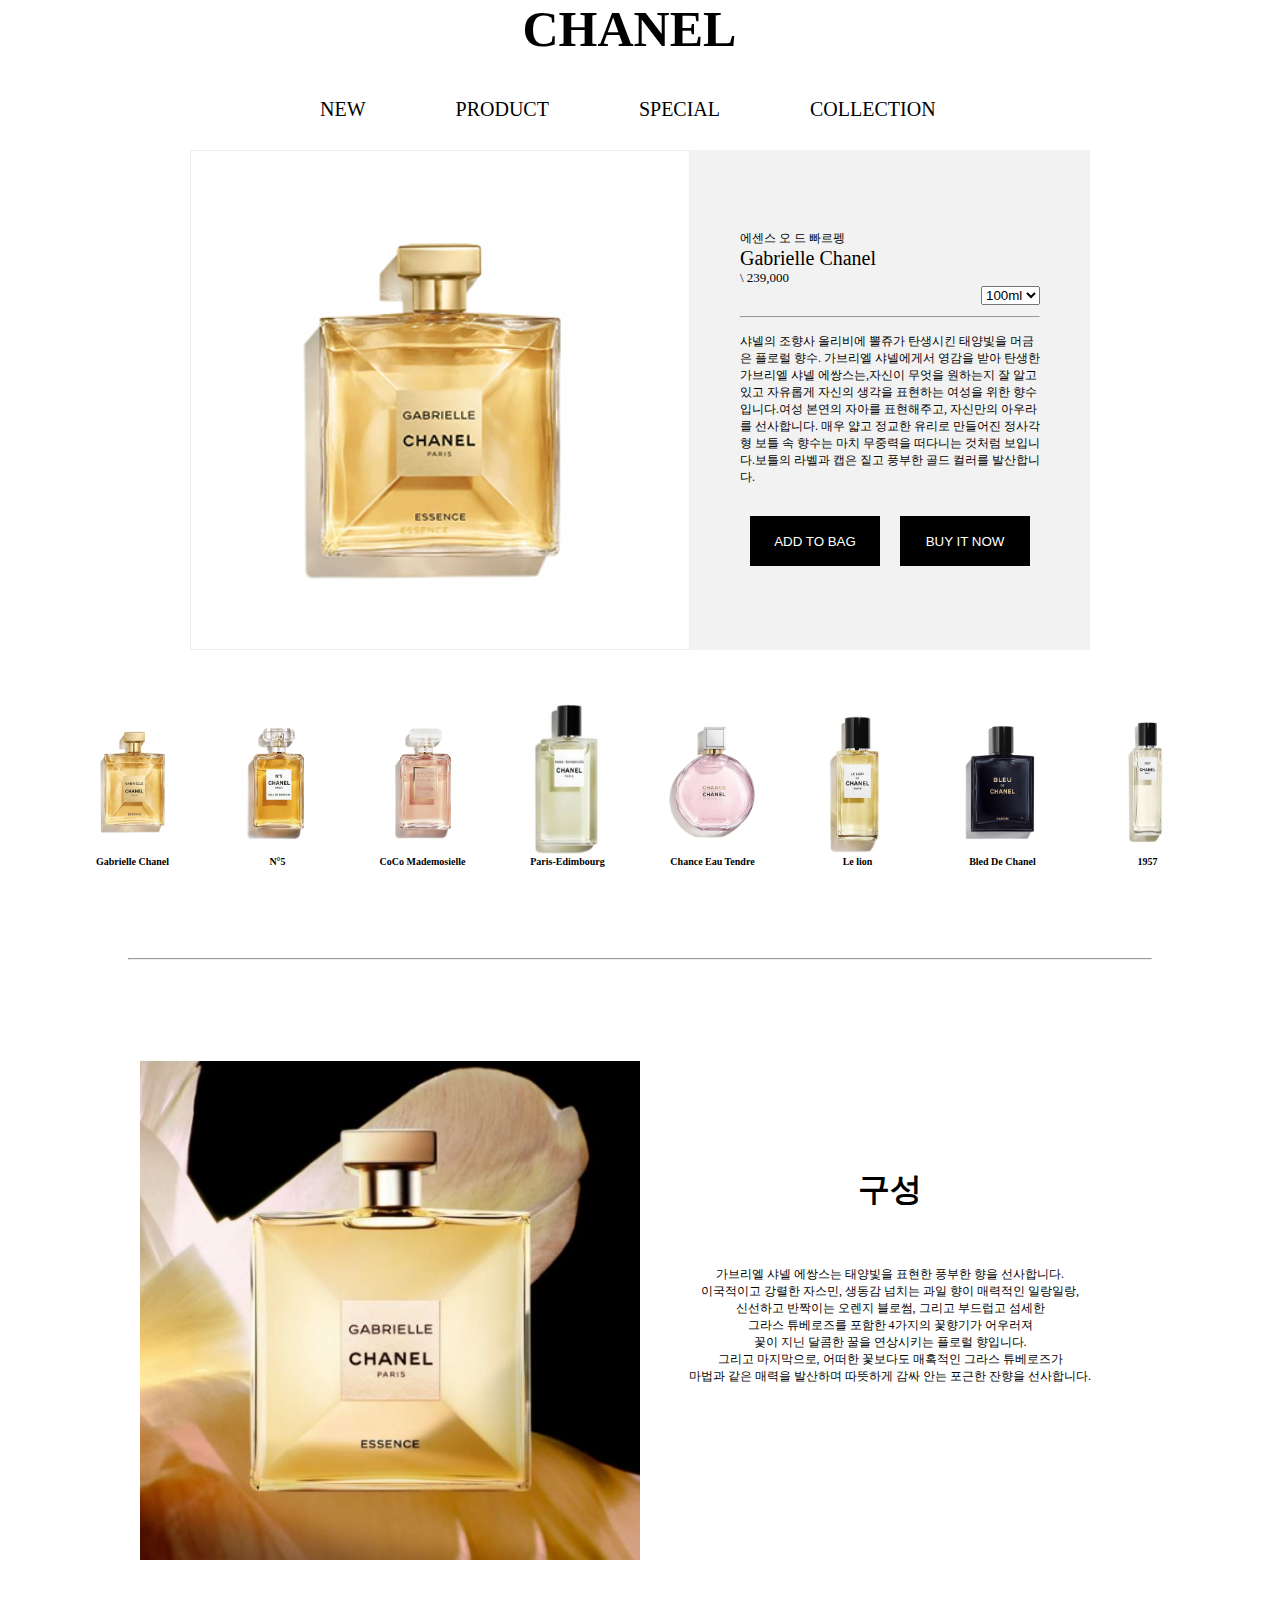
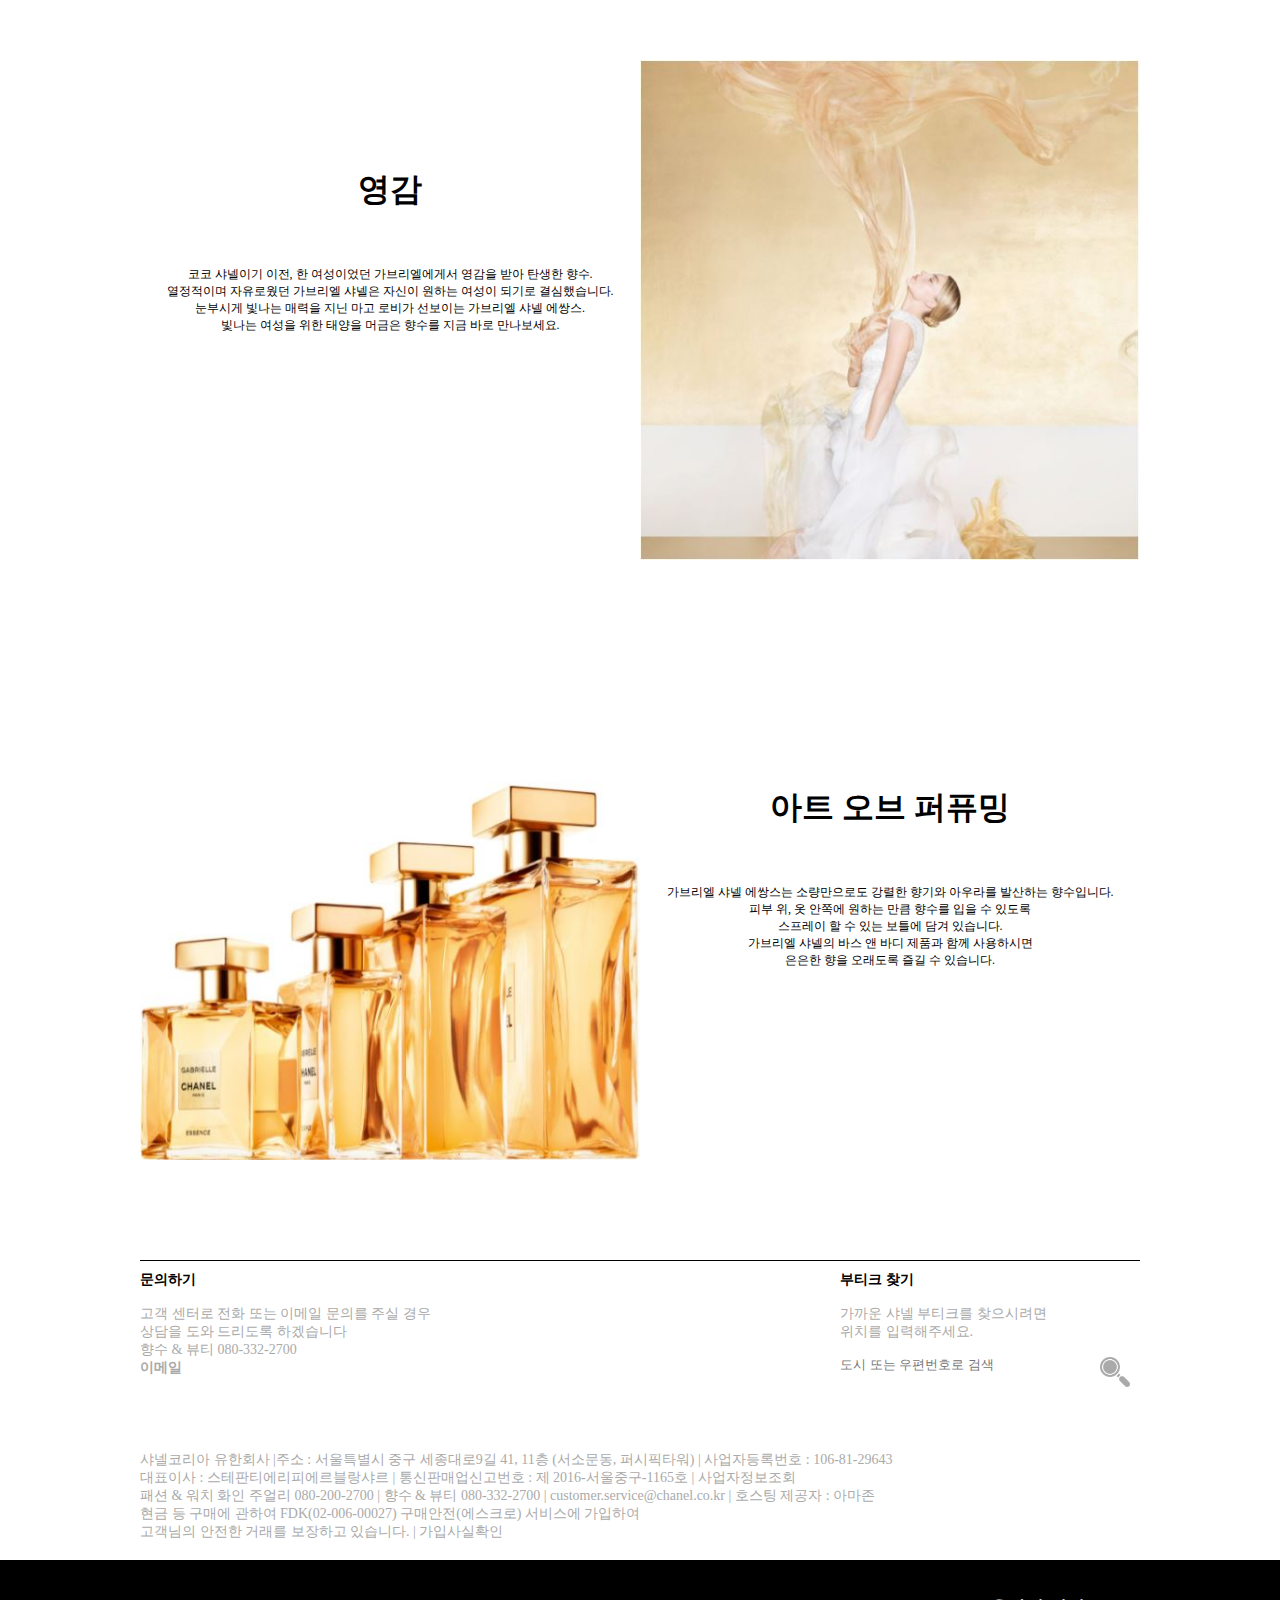
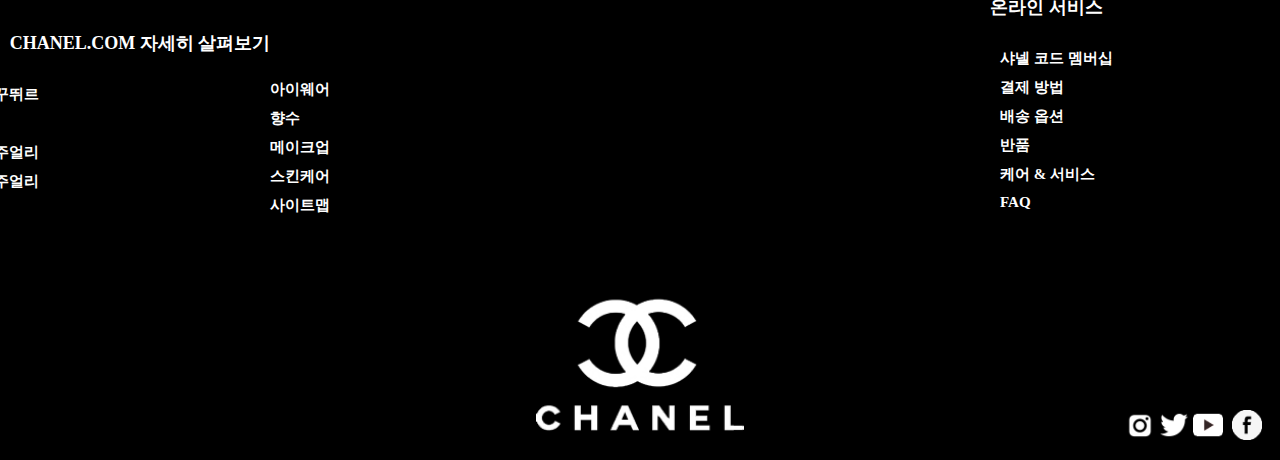
==== commit 1ef8acc9: "1" ====
--- a/CHANEL_SUB.html
+++ b/CHANEL_SUB.html
@@ -845,7 +845,7 @@
         가까운 샤넬 부티크를 찾으시려면 <br> 위치를 입력해주세요.
       </p><br>
       <form>
-        <input type="text" placeholder="도시 또는 우편번호로 검색"> <a href="index.html"><button><img src="img/sub/seach.png" alt="seach_icon"></button></a>
+        <input type="text" placeholder="도시 또는 우편번호로 검색"> <button><img src="img/sub/seach.png" alt="seach_icon"></button>
       </form>
     </div>
 
--- a/css/common_css.css
+++ b/css/common_css.css
@@ -16,18 +16,18 @@
 nav ul li a:hover{color:#aaa; cursor: pointer;}
 nav ul li a:active{color:#000;}
 
-.common_detail{width: 100%; height: 500px; color: #aaa; font-size: 14px;}
-.common_detail a:link,a:visited{color:#aaa;}
+.common_detail{width: 1000px; height: 300px; color: #aaa; font-size: 14px; border-top: 1px solid #000; margin: 0 auto; padding: 10px 0 0 0;}
+.common_detail a:link,a:visited{color:#aaa; font-weight: bold;}
 .common_detail a:hover{color:#000;}
 .common_detail span{font-weight: bold; color:#000;}
-.ask{width: 350px; height: 180px; position: relative; top: 100px; left: 450px;}
-.b_seach{width: 300px; height: 120px; position: relative; left: 1020px; bottom: 80px;}
-.b_seach button{width: 30px; height: 30px; position: relative; float: right; right: 50px;}
-.b_seach img{width: 30px; height: 30px;}
+.ask{width: 350px; height: 180px; margin: 0 auto; float: left;}
+.b_seach{width: 300px; height: 120px; margin: 0 auto; float: right;}
+.b_seach button{width: 30px; height: 30px; float: right;}
+.b_seach img{width: 30px; height: 30px; border:none;}
 input ::placeholder{color:#eee;}
 input{color:#000; border:none;}
 input:focus {outline:none;}
-.add{width:800px; height: 150px; position: relative; left: 450px;}
+.add{width:800px; height: 150px; margin: 0 auto; float: left;}
 
 
 footer{width:100%; height: 500px; margin: 0 auto; background-color: #000; position: relative;}
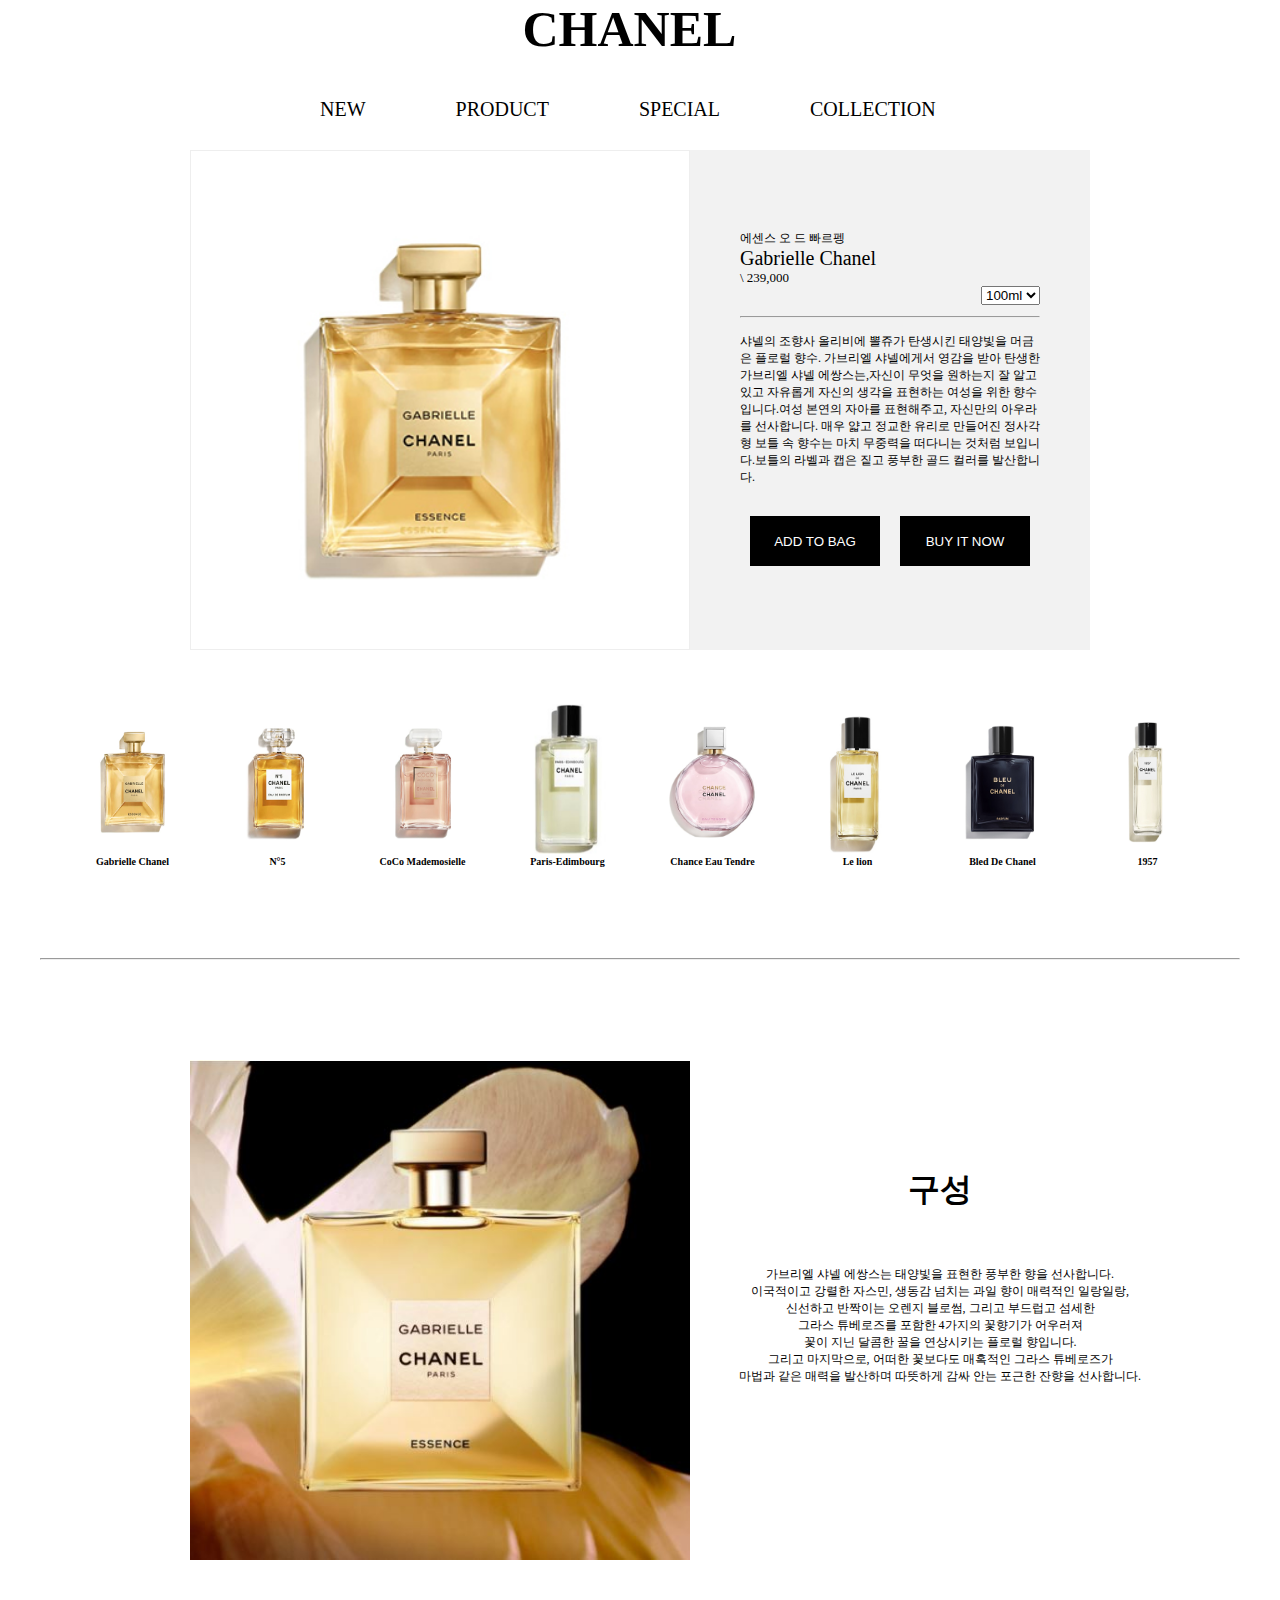
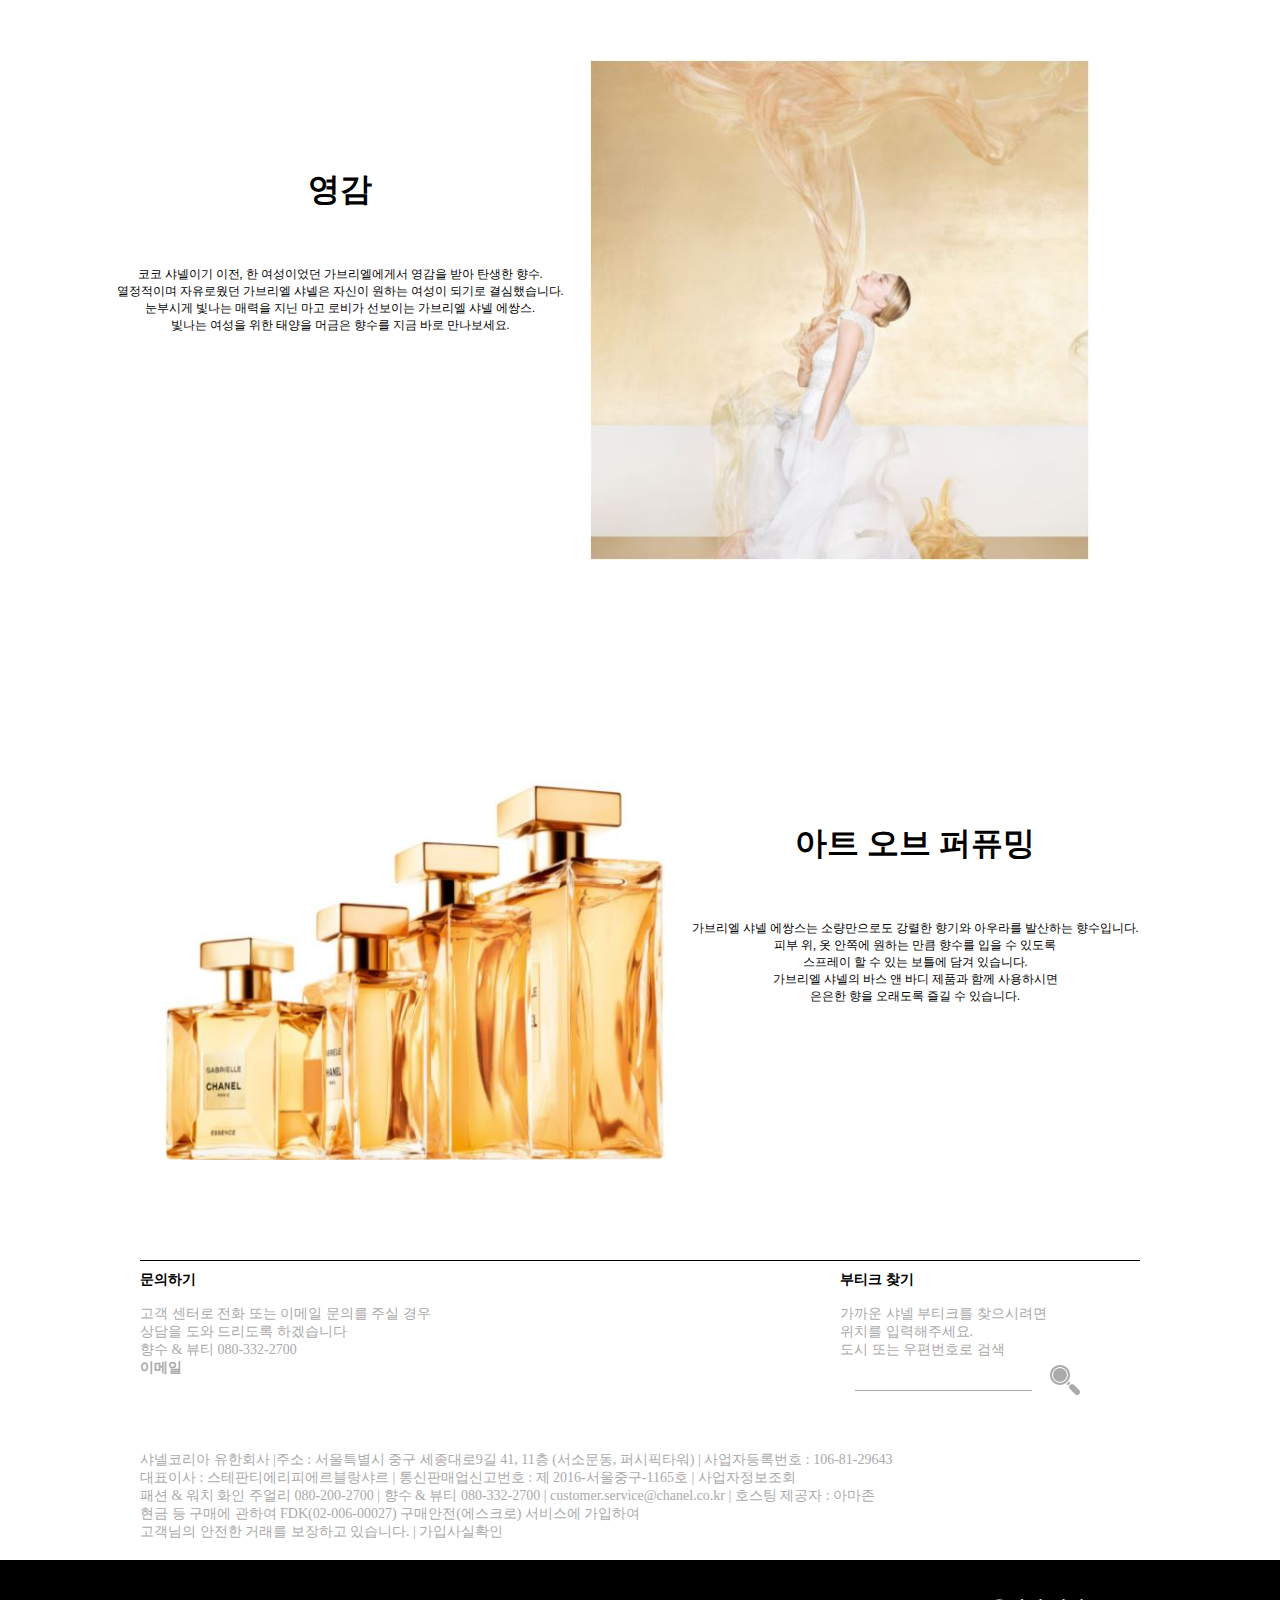
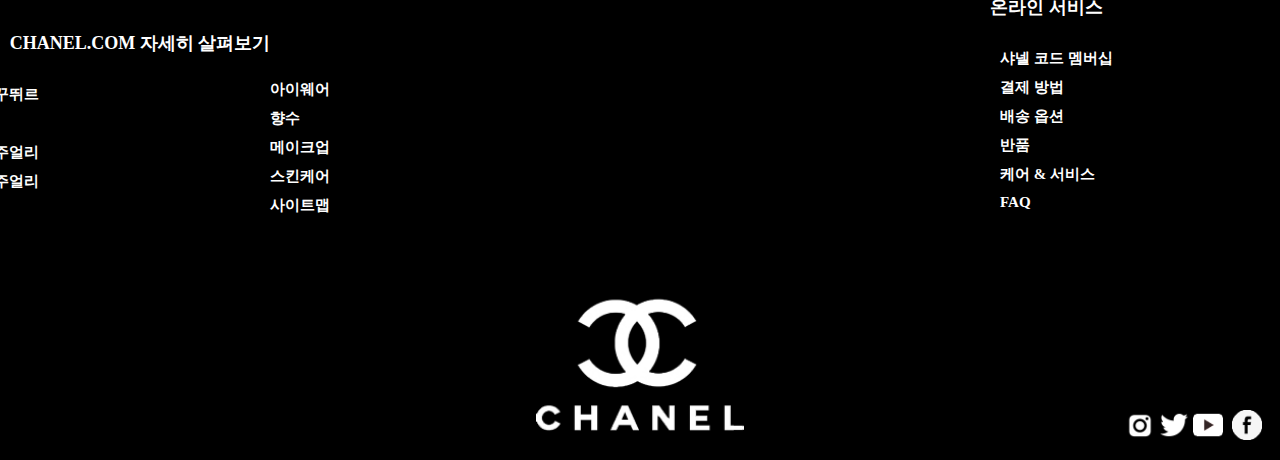
==== commit d3ebf169: "1" ====
--- a/CHANEL_SUB.html
+++ b/CHANEL_SUB.html
@@ -439,7 +439,7 @@
       <img src="img/sub/gabriel_detail3.JPG" alt="gabriel_detail3">
       <div class="ga_deta_text">
 
-        <br><br><br><br><br><br><br>
+        <br><br><br><br><br><br><br><br><br>
           
         <h1>아트 오브 퍼퓨밍</h1>
 
@@ -843,9 +843,10 @@
       <p>
         <span>부티크 찾기</span><br><br>
         가까운 샤넬 부티크를 찾으시려면 <br> 위치를 입력해주세요.
-      </p><br>
+      </p>
       <form>
-        <input type="text" placeholder="도시 또는 우편번호로 검색"> <button><img src="img/sub/seach.png" alt="seach_icon"></button>
+        도시 또는 우편번호로 검색 <br><br>
+        <input type="text" > <button><img src="img/sub/seach.png" alt="seach_icon"></button>
       </form>
     </div>
 
--- a/css/sub_css.css
+++ b/css/sub_css.css
@@ -13,7 +13,7 @@
 select{float: right; margin: 0 0 10px;}
 .butt{width: 300px; height: 100px; position: relative;}
 
-hr{width:80%; margin: 0 auto; color: eee; border-radius: 15px;}
+hr{width:1200px; margin: 0 auto; border-radius: 15px;}
 
 .pro{width: 1200px; height: 200px; text-align: center; font-weight: bold; font-size: 10px; margin:0 auto; position: relative; left:20px;} 
 .pro img{width: 100%; height: 150px; cursor:pointer; position: relative;}
@@ -32,52 +32,52 @@
 .detail img{width: 500px; height: 100%; float: left;}
 
 .ga_detail>div{width:1000px; height: 500px; margin: 0 auto;}
-.ga_detail_1{position: relative; top: 100px;}
-.ga_detail_2{position: relative; top: 200px;}
+.ga_detail_1{position: relative; top: 100px; left: 50px;}
+.ga_detail_2{position: relative; top: 200px; right: 50px;}
 .ga_detail_2 img{float: right;}
-.ga_detail_3{position: relative; top: 300px;}
+.ga_detail_3{position: relative; top: 300px; left:25px;}
 
 .no5_detail>div{width:1000px; height: 500px; margin: 0 auto;}
-.no5_detail_1{position: relative; top: 100px;}
-.no5_detail_2{position: relative; top: 200px;}
+.no5_detail_1{position: relative; top: 100px; left:50px;}
+.no5_detail_2{position: relative; top: 200px; right: 50px;}
 .no5_detail_2 img{float: right;}
-.no5_detail_3{position: relative; top: 300px;}
+.no5_detail_3{position: relative; top: 300px; left:25px;}
 
 .mademosielle_detail>div{width:1000px; height: 500px; margin: 0 auto;}
-.mademosielle_detail_1{position: relative; top: 100px;}
-.mademosielle_detail_2{position: relative; top: 200px;}
+.mademosielle_detail_1{position: relative; top: 100px;  left:50px;}
+.mademosielle_detail_2{position: relative; top: 200px; right: 50px;}
 .mademosielle_detail_2 img{float: right;}
-.mademosielle_detail_3{position: relative; top: 300px;}
+.mademosielle_detail_3{position: relative; top: 300px; left: 25px;}
 
 .edimbourg_detail>div{width:1000px; height: 500px; margin: 0 auto;}
-.edimbourg_detail_1{position: relative; top: 100px;}
-.edimbourg_detail_2{position: relative; top: 200px;}
+.edimbourg_detail_1{position: relative; top: 100px; left: 50px;}
+.edimbourg_detail_2{position: relative; top: 200px; right: 50px;}
 .edimbourg_detail_2 img{float: right;}
-.edimbourg_detail_3{position: relative; top: 300px;}
+.edimbourg_detail_3{position: relative; top: 300px;  left: 25px;}
 
 .chance_detail>div{width:1000px; height: 500px; margin: 0 auto;}
-.chance_detail_1{position: relative; top: 100px;}
-.chance_detail_2{position: relative; top: 200px;}
+.chance_detail_1{position: relative; top: 100px;  left: 50px;}
+.chance_detail_2{position: relative; top: 200px; right: 50px; }
 .chance_detail_2 img{float: right;}
-.chance_detail_3{position: relative; top: 300px;}
+.chance_detail_3{position: relative; top: 300px;  left: 25px;}
 
 .lelion_detail>div{width:1000px; height: 500px; margin: 0 auto;}
-.lelion_detail_1{position: relative; top: 100px;}
-.lelion_detail_2{position: relative; top: 200px;}
+.lelion_detail_1{position: relative; top: 100px;  left: 50px;}
+.lelion_detail_2{position: relative; top: 200px; right: 50px;}
 .lelion_detail_2 img{float: right;}
-.lelion_detail_3{position: relative; top: 300px;}
+.lelion_detail_3{position: relative; top: 300px;  left:25px;}
 
 .bled_detail>div{width:1000px; height: 500px; margin: 0 auto;}
-.bled_detail_1{position: relative; top: 100px;}
-.bled_detail_2{position: relative; top: 200px;}
+.bled_detail_1{position: relative; top: 100px; left:50px;}
+.bled_detail_2{position: relative; top: 200px; right: 50px;}
 .bled_detail_2 img{float: right;}
-.bled_detail_3{position: relative; top: 300px;}
+.bled_detail_3{position: relative; top: 300px;  left:25px;}
 
 .in_detail>div{width:1000px; height: 500px; margin: 0 auto;}
-.in_detail_1{position: relative; top: 100px;}
-.in_detail_2{position: relative; top: 200px;}
+.in_detail_1{position: relative; top: 100px;  left:50px;}
+.in_detail_2{position: relative; top: 200px; right: 50px;}
 .in_detail_2 img{float: right;}
-.in_detail_3{position: relative; top: 300px;}
+.in_detail_3{position: relative; top: 300px;  left:25px;}
 .in_deta_text_3{width:500px; height: 500px; float: right; font-size: 12px;}
 .in_deta_text_3 h1{font-size: 32px;}
 
--- a/css/common_css.css
+++ b/css/common_css.css
@@ -17,17 +17,17 @@
 nav ul li a:active{color:#000;}
 
 .common_detail{width: 1000px; height: 300px; color: #aaa; font-size: 14px; border-top: 1px solid #000; margin: 0 auto; padding: 10px 0 0 0;}
-.common_detail a:link,a:visited{color:#aaa; font-weight: bold;}
+.common_detail a:link{color:#aaa; font-weight: bold;}
+.common_detail a:visited{color:#aaa;}
 .common_detail a:hover{color:#000;}
 .common_detail span{font-weight: bold; color:#000;}
 .ask{width: 350px; height: 180px; margin: 0 auto; float: left;}
-.b_seach{width: 300px; height: 120px; margin: 0 auto; float: right;}
-.b_seach button{width: 30px; height: 30px; float: right;}
+.b_seach{width: 300px; height: 150px; margin: 0 auto; float: right;}
+.b_seach button{width: 30px; height: 30px; float: right; border: none; margin: -10px 60px 0 0;}
 .b_seach img{width: 30px; height: 30px; border:none;}
-input ::placeholder{color:#eee;}
-input{color:#000; border:none;}
-input:focus {outline:none;}
-.add{width:800px; height: 150px; margin: 0 auto; float: left;}
+input{color:#000; border:none; border-bottom:1px solid #aaa; margin: 0 0 0 15px;}
+input:focus {outline:none; transform: scaleX(120%);  transition:1s;}
+.add{width:800px; height: 150px; margin: 0 auto; float: left; }
 
 
 footer{width:100%; height: 500px; margin: 0 auto; background-color: #000; position: relative;}
